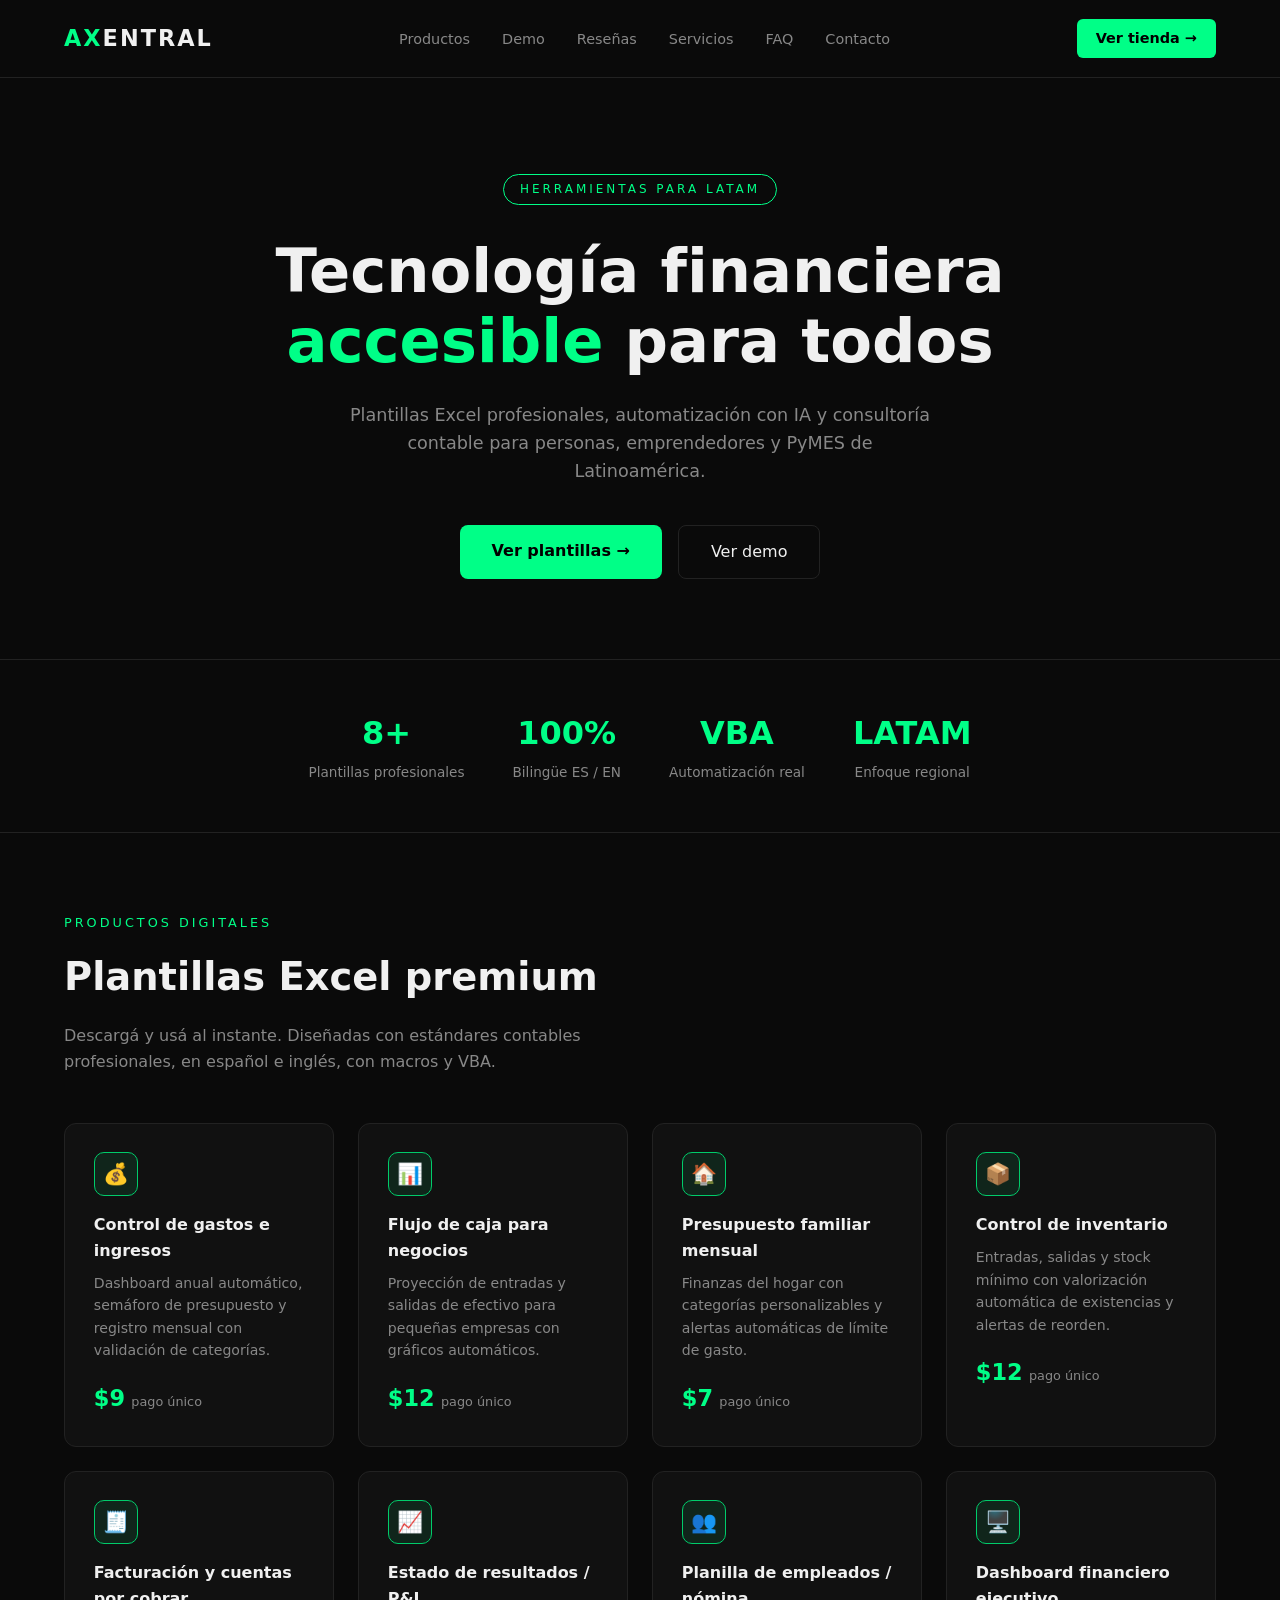
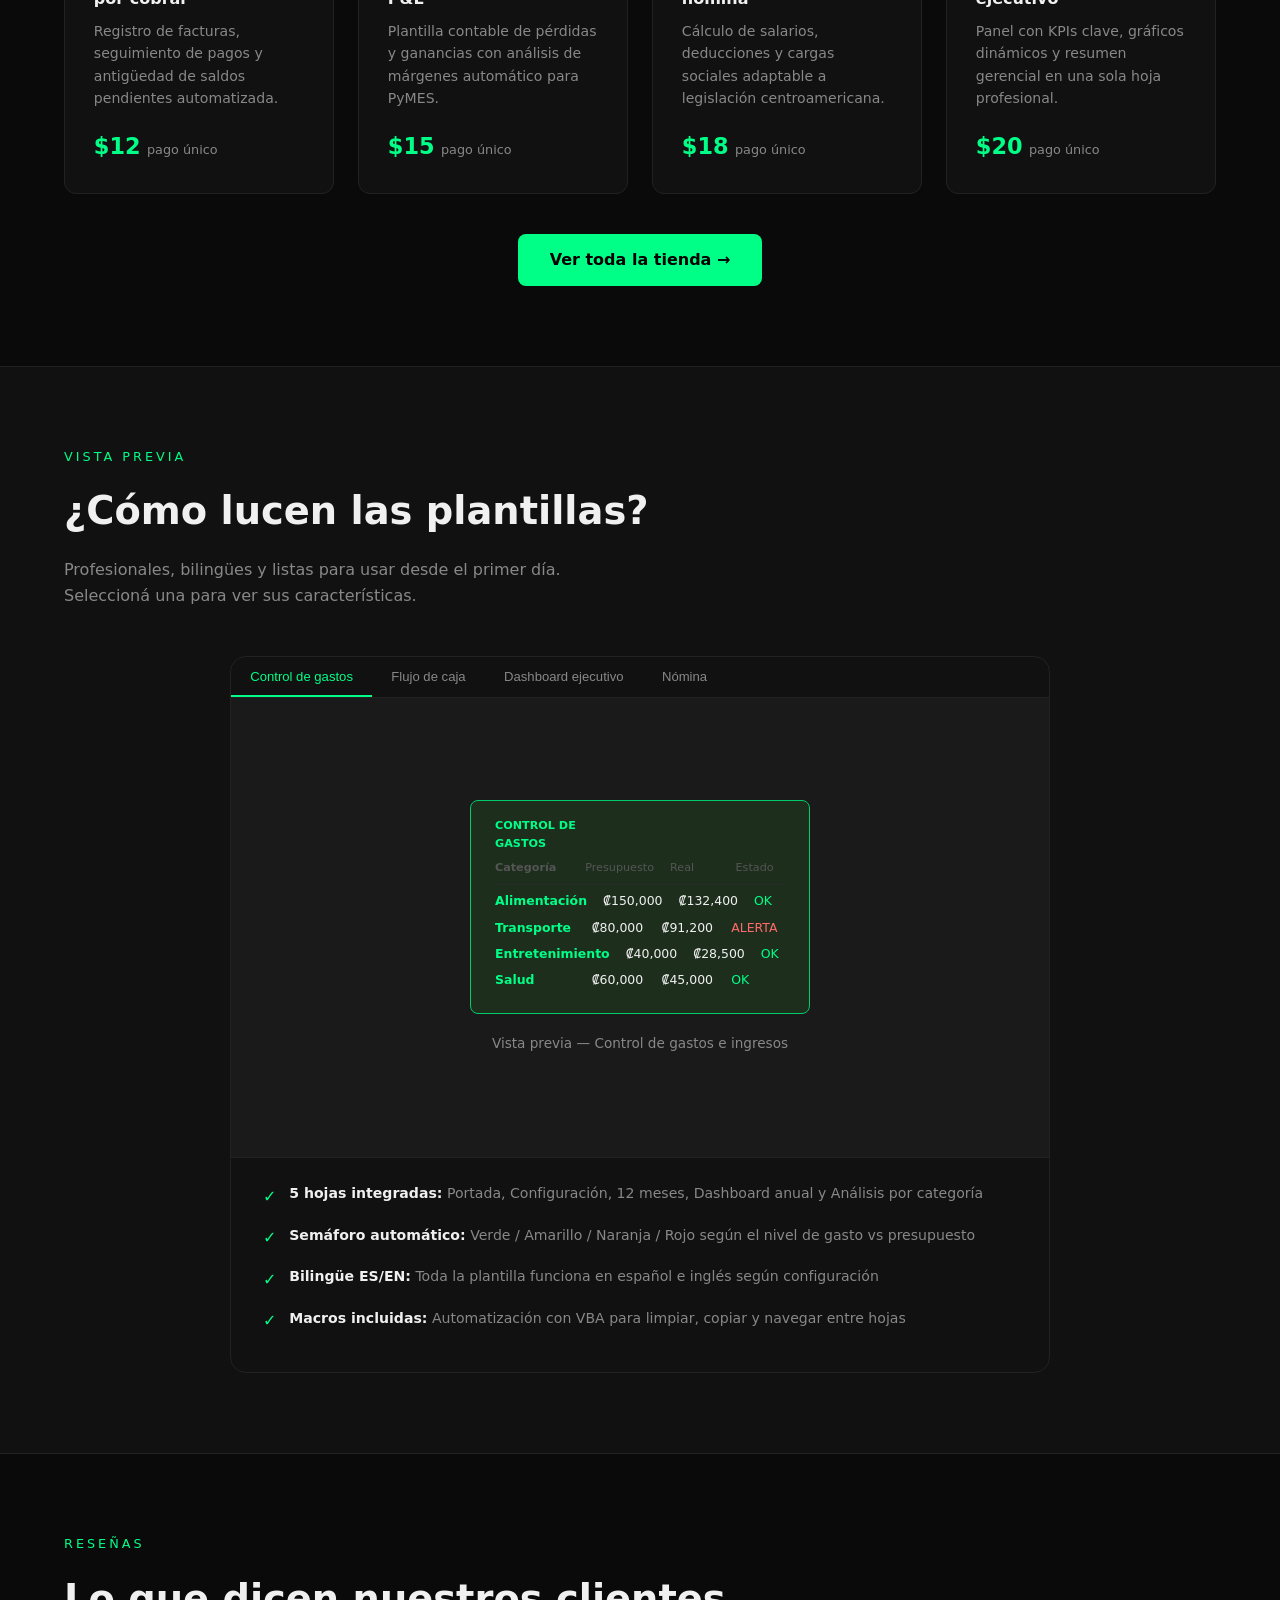
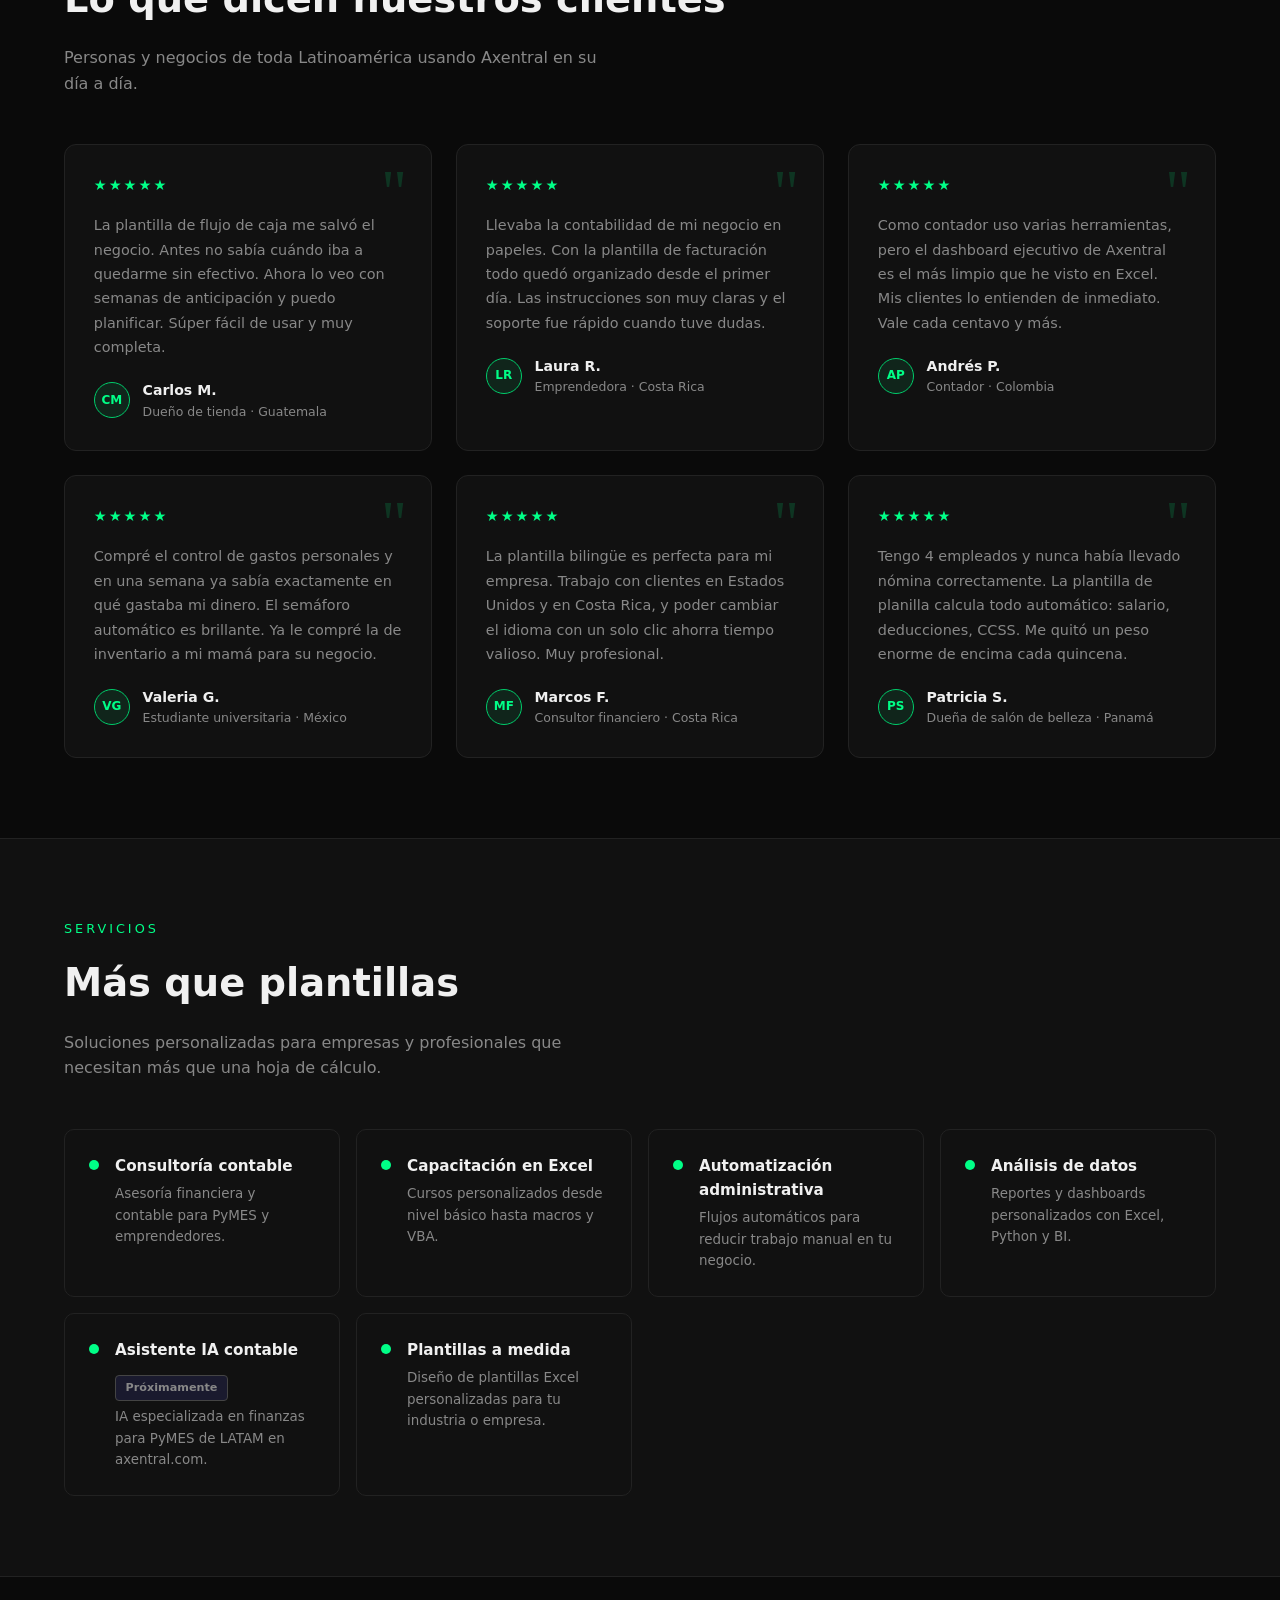
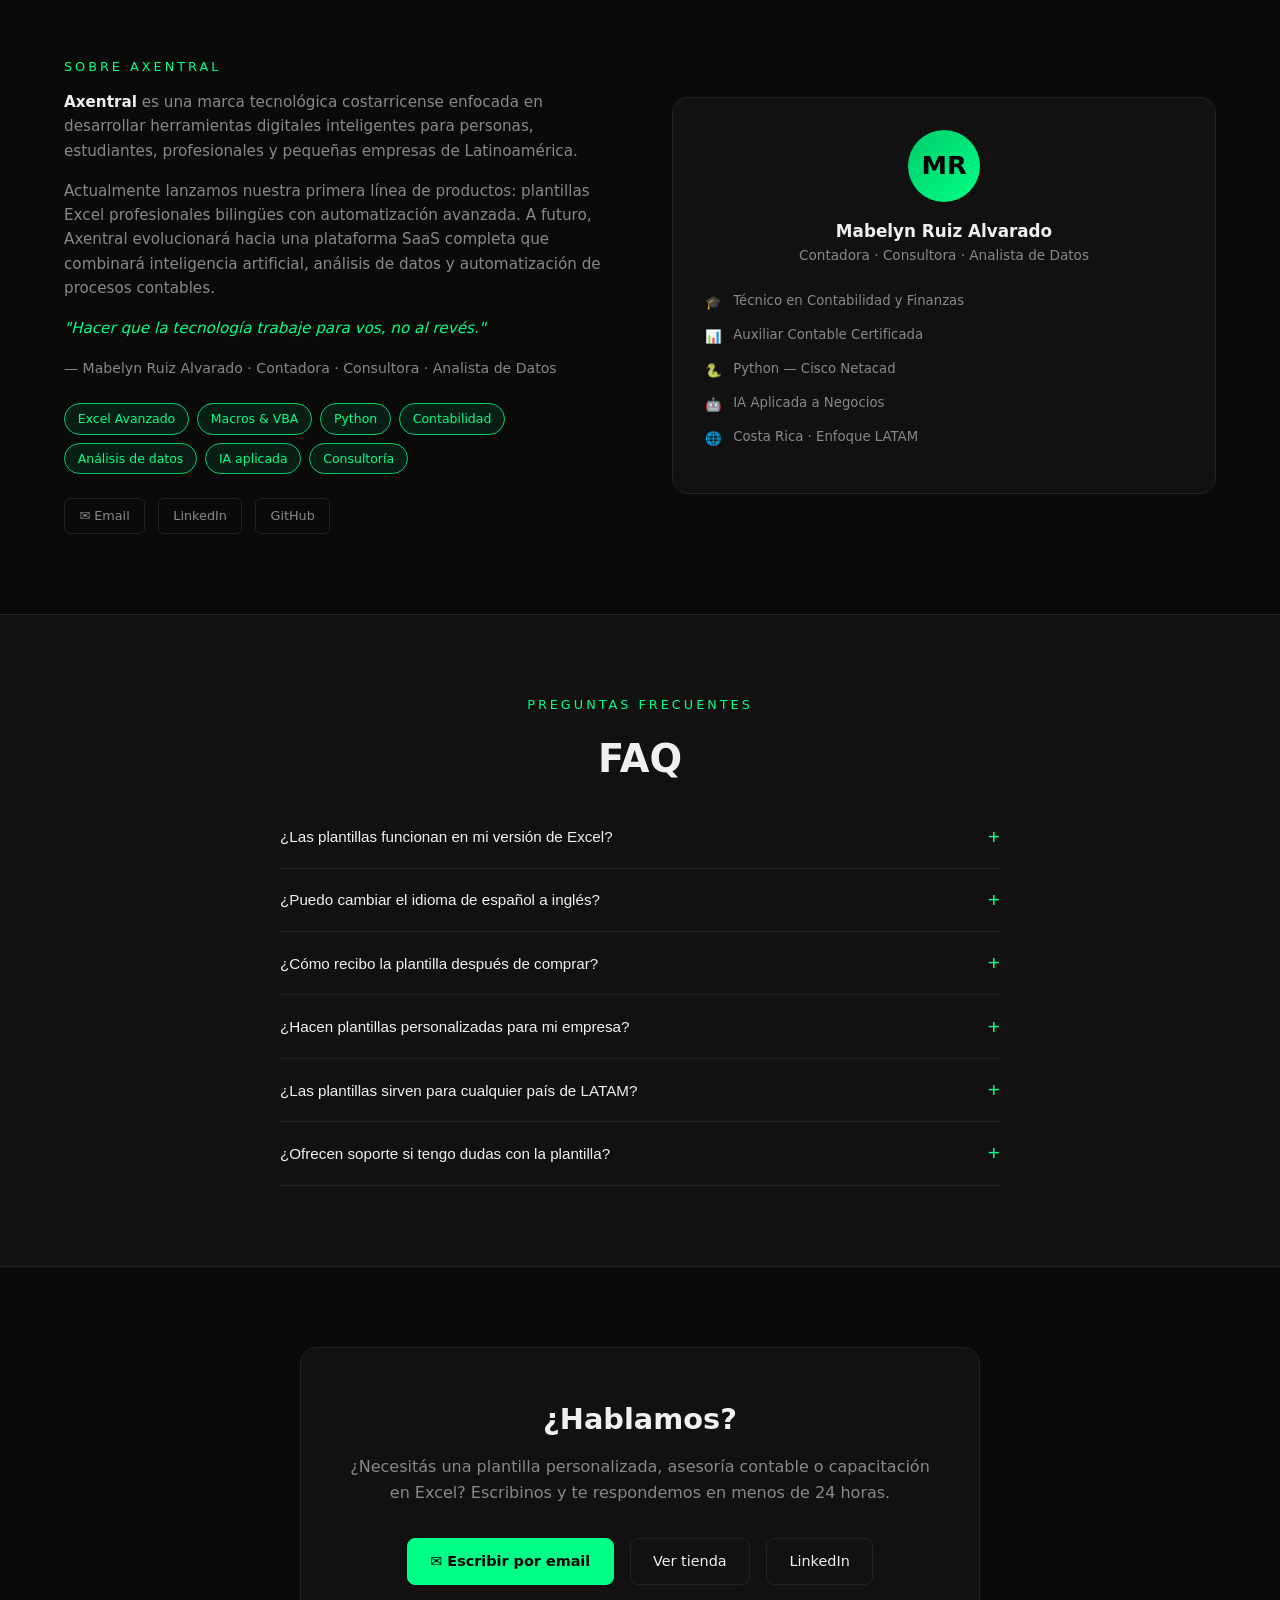
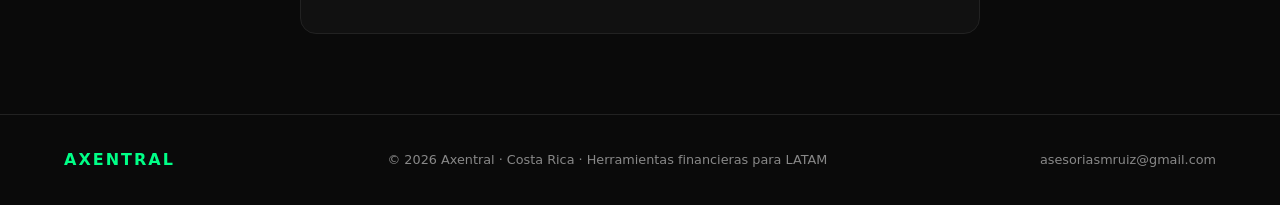
==== index.html @ a64b6e12 "Add files via upload Lanzamiento página principal Axentral" ====
<!DOCTYPE html>
<html lang="es">
<head>
<meta charset="UTF-8">
<meta name="viewport" content="width=device-width, initial-scale=1.0">
<title>Axentral — Herramientas financieras inteligentes para LATAM</title>
<style>
*{margin:0;padding:0;box-sizing:border-box}
:root{--neon:#00FF87;--neon-dim:#00CC6A;--neon-glow:#00FF8715;--bg:#0A0A0A;--bg2:#111111;--bg3:#1A1A1A;--text:#F0F0F0;--muted:#888;--border:#222}
body{background:var(--bg);color:var(--text);font-family:'Segoe UI',system-ui,sans-serif;line-height:1.6}
a{color:var(--neon);text-decoration:none}

nav{display:flex;justify-content:space-between;align-items:center;padding:1.2rem 5%;border-bottom:1px solid var(--border);position:sticky;top:0;background:var(--bg);z-index:100}
.logo{font-size:1.4rem;font-weight:700;letter-spacing:2px;color:var(--neon)}
.logo span{color:var(--text)}
.nav-links{display:flex;gap:2rem;list-style:none}
.nav-links a{color:var(--muted);font-size:.9rem;transition:color .2s}
.nav-links a:hover{color:var(--neon)}
.nav-cta{background:var(--neon);color:#000;padding:.5rem 1.2rem;border-radius:6px;font-size:.9rem;font-weight:600;transition:opacity .2s}
.nav-cta:hover{opacity:.85}

.hero{text-align:center;padding:6rem 5% 5rem;max-width:860px;margin:0 auto}
.badge{display:inline-block;border:1px solid var(--neon);color:var(--neon);font-size:.75rem;letter-spacing:3px;padding:.3rem 1rem;border-radius:20px;margin-bottom:2rem;text-transform:uppercase}
.hero h1{font-size:clamp(2.2rem,5vw,3.8rem);font-weight:700;line-height:1.15;margin-bottom:1.5rem}
.hero h1 .hl{color:var(--neon)}
.hero p{color:var(--muted);font-size:1.1rem;max-width:600px;margin:0 auto 2.5rem}
.hero-btns{display:flex;gap:1rem;justify-content:center;flex-wrap:wrap}
.btn-primary{background:var(--neon);color:#000;padding:.8rem 2rem;border-radius:8px;font-weight:700;font-size:1rem;transition:opacity .2s;display:inline-block}
.btn-primary:hover{opacity:.85;color:#000}
.btn-secondary{border:1px solid var(--border);color:var(--text);padding:.8rem 2rem;border-radius:8px;font-weight:500;font-size:1rem;transition:border-color .2s;display:inline-block}
.btn-secondary:hover{border-color:var(--neon)}

.stats{display:flex;justify-content:center;gap:3rem;padding:3rem 5%;border-top:1px solid var(--border);border-bottom:1px solid var(--border);flex-wrap:wrap}
.stat{text-align:center}
.stat-num{font-size:2rem;font-weight:700;color:var(--neon)}
.stat-label{color:var(--muted);font-size:.85rem;margin-top:.2rem}

section{padding:5rem 5%}
.section-tag{color:var(--neon);font-size:.8rem;letter-spacing:3px;text-transform:uppercase;margin-bottom:.8rem}
.section-title{font-size:clamp(1.6rem,3vw,2.4rem);font-weight:700;margin-bottom:1rem}
.section-sub{color:var(--muted);font-size:1rem;max-width:560px;margin-bottom:3rem}

.products-grid{display:grid;grid-template-columns:repeat(auto-fit,minmax(260px,1fr));gap:1.5rem}
.product-card{background:var(--bg2);border:1px solid var(--border);border-radius:12px;padding:1.8rem;transition:border-color .2s,transform .2s;position:relative;overflow:hidden}
.product-card:hover{border-color:var(--neon);transform:translateY(-3px)}
.product-card::before{content:'';position:absolute;top:0;left:0;right:0;height:2px;background:var(--neon);opacity:0;transition:opacity .2s}
.product-card:hover::before{opacity:1}
.product-icon{width:44px;height:44px;background:var(--neon-glow);border:1px solid var(--neon-dim);border-radius:10px;display:flex;align-items:center;justify-content:center;margin-bottom:1rem;font-size:1.3rem}
.product-name{font-weight:600;font-size:1rem;margin-bottom:.5rem}
.product-desc{color:var(--muted);font-size:.88rem;line-height:1.6;margin-bottom:1.2rem}
.product-price{display:flex;align-items:baseline;gap:.4rem}
.price-num{color:var(--neon);font-size:1.4rem;font-weight:700}
.price-label{color:var(--muted);font-size:.8rem}
.tag-soon{display:inline-block;background:#1a1a2e;border:1px solid #444;color:#888;font-size:.7rem;padding:.2rem .6rem;border-radius:4px;margin-top:.8rem}

.services-grid{display:grid;grid-template-columns:repeat(auto-fit,minmax(220px,1fr));gap:1rem}
.service-item{background:var(--bg2);border:1px solid var(--border);border-radius:10px;padding:1.5rem;display:flex;gap:1rem;align-items:flex-start}
.service-dot{width:10px;height:10px;background:var(--neon);border-radius:50%;margin-top:.4rem;flex-shrink:0}
.service-name{font-weight:600;font-size:.95rem;margin-bottom:.3rem}
.service-desc{color:var(--muted);font-size:.84rem}

/* DEMO VIDEO */
.demo-box{background:var(--bg2);border:1px solid var(--border);border-radius:16px;overflow:hidden;max-width:820px;margin:0 auto}
.demo-screen{background:var(--bg3);aspect-ratio:16/9;display:flex;flex-direction:column;align-items:center;justify-content:center;gap:1.2rem;position:relative;border-bottom:1px solid var(--border)}
.demo-tabs{display:flex;gap:0;border-bottom:1px solid var(--border);overflow-x:auto}
.demo-tab{padding:.7rem 1.2rem;font-size:.82rem;color:var(--muted);cursor:pointer;border-bottom:2px solid transparent;white-space:nowrap;transition:color .2s,border-color .2s;background:none;border-top:none;border-left:none;border-right:none}
.demo-tab.active{color:var(--neon);border-bottom-color:var(--neon)}
.demo-content{padding:1.5rem 2rem}
.demo-feature{display:flex;align-items:flex-start;gap:.8rem;margin-bottom:.9rem}
.demo-check{color:var(--neon);font-size:1rem;margin-top:.1rem;flex-shrink:0}
.demo-text{font-size:.88rem;color:var(--muted)}
.demo-text strong{color:var(--text)}
.play-btn{width:64px;height:64px;background:var(--neon);border-radius:50%;display:flex;align-items:center;justify-content:center;cursor:pointer;transition:opacity .2s}
.play-btn:hover{opacity:.85}
.play-icon{width:0;height:0;border-style:solid;border-width:12px 0 12px 22px;border-color:transparent transparent transparent #000;margin-left:4px}
.demo-label{color:var(--muted);font-size:.85rem}
.excel-mini{background:#1d2e1d;border:1px solid var(--neon-dim);border-radius:8px;padding:1rem 1.5rem;width:340px;max-width:90%}
.excel-row{display:flex;gap:1rem;font-size:.78rem;margin-bottom:.4rem}
.excel-cell-head{color:var(--neon);font-weight:600;width:120px}
.excel-cell{color:var(--text);width:80px}
.excel-cell.green{color:#00FF87}
.excel-cell.red{color:#FF6B6B}

/* TESTIMONIOS */
.testimonios-grid{display:grid;grid-template-columns:repeat(auto-fit,minmax(280px,1fr));gap:1.5rem}
.testimonio-card{background:var(--bg2);border:1px solid var(--border);border-radius:12px;padding:1.8rem;position:relative}
.testimonio-card::before{content:'"';position:absolute;top:1rem;right:1.5rem;font-size:4rem;color:var(--neon);opacity:.15;font-family:Georgia,serif;line-height:1}
.stars{color:var(--neon);font-size:.9rem;margin-bottom:1rem;letter-spacing:2px}
.testimonio-text{color:var(--muted);font-size:.9rem;line-height:1.7;margin-bottom:1.2rem}
.testimonio-author{display:flex;align-items:center;gap:.8rem}
.author-avatar{width:36px;height:36px;background:var(--neon-glow);border:1px solid var(--neon-dim);border-radius:50%;display:flex;align-items:center;justify-content:center;font-size:.75rem;font-weight:600;color:var(--neon);flex-shrink:0}
.author-name{font-weight:600;font-size:.88rem}
.author-role{color:var(--muted);font-size:.78rem}

/* FAQ */
.faq-list{max-width:720px;margin:0 auto}
.faq-item{border-bottom:1px solid var(--border)}
.faq-q{width:100%;text-align:left;background:none;border:none;color:var(--text);font-size:.95rem;font-weight:500;padding:1.2rem 0;cursor:pointer;display:flex;justify-content:space-between;align-items:center;gap:1rem}
.faq-q:hover{color:var(--neon)}
.faq-icon{color:var(--neon);font-size:1.3rem;flex-shrink:0;transition:transform .3s}
.faq-icon.open{transform:rotate(45deg)}
.faq-a{color:var(--muted);font-size:.9rem;line-height:1.7;max-height:0;overflow:hidden;transition:max-height .3s ease,padding .3s}
.faq-a.open{max-height:200px;padding-bottom:1.2rem}

/* SOBRE */
.about-inner{display:grid;grid-template-columns:1fr 1fr;gap:4rem;align-items:center}
.about-text p{color:var(--muted);font-size:.95rem;margin-bottom:1rem}
.skills{display:flex;flex-wrap:wrap;gap:.5rem;margin-top:1.5rem}
.skill{background:var(--neon-glow);border:1px solid var(--neon-dim);color:var(--neon);font-size:.78rem;padding:.3rem .8rem;border-radius:20px}
.social-links{display:flex;gap:.8rem;flex-wrap:wrap;margin-top:1.5rem}
.social-link{border:1px solid var(--border);color:var(--muted);padding:.4rem .9rem;border-radius:6px;font-size:.8rem;transition:border-color .2s,color .2s}
.social-link:hover{border-color:var(--neon);color:var(--neon)}
.about-card{background:var(--bg2);border:1px solid var(--border);border-radius:16px;padding:2rem;text-align:center}
.avatar{width:72px;height:72px;background:linear-gradient(135deg,var(--neon-dim),var(--neon));border-radius:50%;display:flex;align-items:center;justify-content:center;font-size:1.6rem;font-weight:700;color:#000;margin:0 auto 1rem}
.about-name{font-weight:600;font-size:1.05rem}
.about-role{color:var(--muted);font-size:.85rem;margin-bottom:1.5rem}
.cert-list{text-align:left}
.cert-item{display:flex;gap:.7rem;align-items:flex-start;margin-bottom:.7rem;font-size:.83rem}
.cert-icon{color:var(--neon);flex-shrink:0;margin-top:.1rem}
.cert-text{color:var(--muted)}

/* CONTACTO */
.contact-box{background:var(--bg2);border:1px solid var(--border);border-radius:16px;padding:3rem;max-width:680px;margin:0 auto;text-align:center}
.contact-box h2{font-size:1.8rem;margin-bottom:.8rem}
.contact-box p{color:var(--muted);margin-bottom:2rem}
.contact-links{display:flex;gap:1rem;justify-content:center;flex-wrap:wrap}
.contact-btn{border:1px solid var(--border);color:var(--text);padding:.7rem 1.4rem;border-radius:8px;font-size:.9rem;transition:border-color .2s,color .2s;display:flex;align-items:center;gap:.5rem}
.contact-btn:hover{border-color:var(--neon);color:var(--neon)}
.contact-btn.primary{background:var(--neon);color:#000;border-color:var(--neon);font-weight:600}
.contact-btn.primary:hover{opacity:.85;color:#000}

footer{border-top:1px solid var(--border);padding:2rem 5%;display:flex;justify-content:space-between;align-items:center;flex-wrap:wrap;gap:1rem}
.footer-logo{font-size:1rem;font-weight:700;letter-spacing:2px;color:var(--neon)}
.footer-text{color:var(--muted);font-size:.8rem}

@media(max-width:700px){
  .about-inner{grid-template-columns:1fr}
  .stats{gap:1.5rem}
  footer{flex-direction:column;text-align:center}
  .nav-links{display:none}
  .excel-mini{width:100%}
}
</style>
</head>
<body>

<nav>
  <div class="logo">AX<span>ENTRAL</span></div>
  <ul class="nav-links">
    <li><a href="#productos">Productos</a></li>
    <li><a href="#demo">Demo</a></li>
    <li><a href="#testimonios">Reseñas</a></li>
    <li><a href="#servicios">Servicios</a></li>
    <li><a href="#faq">FAQ</a></li>
    <li><a href="#contacto">Contacto</a></li>
  </ul>
  <a href="https://axentral.gumroad.com" class="nav-cta" target="_blank">Ver tienda →</a>
</nav>

<div class="hero">
  <div class="badge">Herramientas para LATAM</div>
  <h1>Tecnología financiera <span class="hl">accesible</span> para todos</h1>
  <p>Plantillas Excel profesionales, automatización con IA y consultoría contable para personas, emprendedores y PyMES de Latinoamérica.</p>
  <div class="hero-btns">
    <a href="https://axentral.gumroad.com" class="btn-primary" target="_blank">Ver plantillas →</a>
    <a href="#demo" class="btn-secondary">Ver demo</a>
  </div>
</div>

<div class="stats">
  <div class="stat"><div class="stat-num">8+</div><div class="stat-label">Plantillas profesionales</div></div>
  <div class="stat"><div class="stat-num">100%</div><div class="stat-label">Bilingüe ES / EN</div></div>
  <div class="stat"><div class="stat-num">VBA</div><div class="stat-label">Automatización real</div></div>
  <div class="stat"><div class="stat-num">LATAM</div><div class="stat-label">Enfoque regional</div></div>
</div>

<!-- PRODUCTOS -->
<section id="productos">
  <div class="section-tag">Productos digitales</div>
  <div class="section-title">Plantillas Excel premium</div>
  <p class="section-sub">Descargá y usá al instante. Diseñadas con estándares contables profesionales, en español e inglés, con macros y VBA.</p>
  <div class="products-grid">
    <div class="product-card">
      <div class="product-icon">💰</div>
      <div class="product-name">Control de gastos e ingresos</div>
      <div class="product-desc">Dashboard anual automático, semáforo de presupuesto y registro mensual con validación de categorías.</div>
      <div class="product-price"><span class="price-num">$9</span><span class="price-label">pago único</span></div>
    </div>
    <div class="product-card">
      <div class="product-icon">📊</div>
      <div class="product-name">Flujo de caja para negocios</div>
      <div class="product-desc">Proyección de entradas y salidas de efectivo para pequeñas empresas con gráficos automáticos.</div>
      <div class="product-price"><span class="price-num">$12</span><span class="price-label">pago único</span></div>
    </div>
    <div class="product-card">
      <div class="product-icon">🏠</div>
      <div class="product-name">Presupuesto familiar mensual</div>
      <div class="product-desc">Finanzas del hogar con categorías personalizables y alertas automáticas de límite de gasto.</div>
      <div class="product-price"><span class="price-num">$7</span><span class="price-label">pago único</span></div>
    </div>
    <div class="product-card">
      <div class="product-icon">📦</div>
      <div class="product-name">Control de inventario</div>
      <div class="product-desc">Entradas, salidas y stock mínimo con valorización automática de existencias y alertas de reorden.</div>
      <div class="product-price"><span class="price-num">$12</span><span class="price-label">pago único</span></div>
    </div>
    <div class="product-card">
      <div class="product-icon">🧾</div>
      <div class="product-name">Facturación y cuentas por cobrar</div>
      <div class="product-desc">Registro de facturas, seguimiento de pagos y antigüedad de saldos pendientes automatizada.</div>
      <div class="product-price"><span class="price-num">$12</span><span class="price-label">pago único</span></div>
    </div>
    <div class="product-card">
      <div class="product-icon">📈</div>
      <div class="product-name">Estado de resultados / P&L</div>
      <div class="product-desc">Plantilla contable de pérdidas y ganancias con análisis de márgenes automático para PyMES.</div>
      <div class="product-price"><span class="price-num">$15</span><span class="price-label">pago único</span></div>
    </div>
    <div class="product-card">
      <div class="product-icon">👥</div>
      <div class="product-name">Planilla de empleados / nómina</div>
      <div class="product-desc">Cálculo de salarios, deducciones y cargas sociales adaptable a legislación centroamericana.</div>
      <div class="product-price"><span class="price-num">$18</span><span class="price-label">pago único</span></div>
    </div>
    <div class="product-card">
      <div class="product-icon">🖥️</div>
      <div class="product-name">Dashboard financiero ejecutivo</div>
      <div class="product-desc">Panel con KPIs clave, gráficos dinámicos y resumen gerencial en una sola hoja profesional.</div>
      <div class="product-price"><span class="price-num">$20</span><span class="price-label">pago único</span></div>
    </div>
  </div>
  <div style="text-align:center;margin-top:2.5rem">
    <a href="https://axentral.gumroad.com" class="btn-primary" target="_blank">Ver toda la tienda →</a>
  </div>
</section>

<!-- DEMO -->
<section id="demo" style="background:var(--bg2);border-top:1px solid var(--border);border-bottom:1px solid var(--border)">
  <div class="section-tag">Vista previa</div>
  <div class="section-title">¿Cómo lucen las plantillas?</div>
  <p class="section-sub">Profesionales, bilingües y listas para usar desde el primer día. Seleccioná una para ver sus características.</p>
  <div class="demo-box">
    <div class="demo-tabs" id="demoTabs">
      <button class="demo-tab active" onclick="showDemo(0)">Control de gastos</button>
      <button class="demo-tab" onclick="showDemo(1)">Flujo de caja</button>
      <button class="demo-tab" onclick="showDemo(2)">Dashboard ejecutivo</button>
      <button class="demo-tab" onclick="showDemo(3)">Nómina</button>
    </div>
    <div class="demo-screen" id="demoScreen">
      <div class="excel-mini" id="excelPreview">
        <div class="excel-row"><span class="excel-cell-head" style="color:var(--neon);font-size:.7rem">CONTROL DE GASTOS</span></div>
        <div class="excel-row" style="border-bottom:1px solid #2a2a2a;padding-bottom:.4rem;margin-bottom:.4rem">
          <span class="excel-cell-head" style="color:#555;font-size:.7rem">Categoría</span>
          <span class="excel-cell" style="color:#555;font-size:.7rem">Presupuesto</span>
          <span class="excel-cell" style="color:#555;font-size:.7rem">Real</span>
          <span class="excel-cell" style="color:#555;font-size:.7rem">Estado</span>
        </div>
        <div class="excel-row"><span class="excel-cell-head">Alimentación</span><span class="excel-cell">₡150,000</span><span class="excel-cell">₡132,400</span><span class="excel-cell green">OK</span></div>
        <div class="excel-row"><span class="excel-cell-head">Transporte</span><span class="excel-cell">₡80,000</span><span class="excel-cell">₡91,200</span><span class="excel-cell red">ALERTA</span></div>
        <div class="excel-row"><span class="excel-cell-head">Entretenimiento</span><span class="excel-cell">₡40,000</span><span class="excel-cell">₡28,500</span><span class="excel-cell green">OK</span></div>
        <div class="excel-row"><span class="excel-cell-head">Salud</span><span class="excel-cell">₡60,000</span><span class="excel-cell">₡45,000</span><span class="excel-cell green">OK</span></div>
      </div>
      <div class="demo-label">Vista previa — Control de gastos e ingresos</div>
    </div>
    <div class="demo-content" id="demoContent">
      <div class="demo-feature"><span class="demo-check">✓</span><div class="demo-text"><strong>5 hojas integradas:</strong> Portada, Configuración, 12 meses, Dashboard anual y Análisis por categoría</div></div>
      <div class="demo-feature"><span class="demo-check">✓</span><div class="demo-text"><strong>Semáforo automático:</strong> Verde / Amarillo / Naranja / Rojo según el nivel de gasto vs presupuesto</div></div>
      <div class="demo-feature"><span class="demo-check">✓</span><div class="demo-text"><strong>Bilingüe ES/EN:</strong> Toda la plantilla funciona en español e inglés según configuración</div></div>
      <div class="demo-feature"><span class="demo-check">✓</span><div class="demo-text"><strong>Macros incluidas:</strong> Automatización con VBA para limpiar, copiar y navegar entre hojas</div></div>
    </div>
  </div>
</section>

<!-- TESTIMONIOS -->
<section id="testimonios">
  <div class="section-tag">Reseñas</div>
  <div class="section-title">Lo que dicen nuestros clientes</div>
  <p class="section-sub">Personas y negocios de toda Latinoamérica usando Axentral en su día a día.</p>
  <div class="testimonios-grid">
    <div class="testimonio-card">
      <div class="stars">★★★★★</div>
      <p class="testimonio-text">La plantilla de flujo de caja me salvó el negocio. Antes no sabía cuándo iba a quedarme sin efectivo. Ahora lo veo con semanas de anticipación y puedo planificar. Súper fácil de usar y muy completa.</p>
      <div class="testimonio-author">
        <div class="author-avatar">CM</div>
        <div><div class="author-name">Carlos M.</div><div class="author-role">Dueño de tienda · Guatemala</div></div>
      </div>
    </div>
    <div class="testimonio-card">
      <div class="stars">★★★★★</div>
      <p class="testimonio-text">Llevaba la contabilidad de mi negocio en papeles. Con la plantilla de facturación todo quedó organizado desde el primer día. Las instrucciones son muy claras y el soporte fue rápido cuando tuve dudas.</p>
      <div class="testimonio-author">
        <div class="author-avatar">LR</div>
        <div><div class="author-name">Laura R.</div><div class="author-role">Emprendedora · Costa Rica</div></div>
      </div>
    </div>
    <div class="testimonio-card">
      <div class="stars">★★★★★</div>
      <p class="testimonio-text">Como contador uso varias herramientas, pero el dashboard ejecutivo de Axentral es el más limpio que he visto en Excel. Mis clientes lo entienden de inmediato. Vale cada centavo y más.</p>
      <div class="testimonio-author">
        <div class="author-avatar">AP</div>
        <div><div class="author-name">Andrés P.</div><div class="author-role">Contador · Colombia</div></div>
      </div>
    </div>
    <div class="testimonio-card">
      <div class="stars">★★★★★</div>
      <p class="testimonio-text">Compré el control de gastos personales y en una semana ya sabía exactamente en qué gastaba mi dinero. El semáforo automático es brillante. Ya le compré la de inventario a mi mamá para su negocio.</p>
      <div class="testimonio-author">
        <div class="author-avatar">VG</div>
        <div><div class="author-name">Valeria G.</div><div class="author-role">Estudiante universitaria · México</div></div>
      </div>
    </div>
    <div class="testimonio-card">
      <div class="stars">★★★★★</div>
      <p class="testimonio-text">La plantilla bilingüe es perfecta para mi empresa. Trabajo con clientes en Estados Unidos y en Costa Rica, y poder cambiar el idioma con un solo clic ahorra tiempo valioso. Muy profesional.</p>
      <div class="testimonio-author">
        <div class="author-avatar">MF</div>
        <div><div class="author-name">Marcos F.</div><div class="author-role">Consultor financiero · Costa Rica</div></div>
      </div>
    </div>
    <div class="testimonio-card">
      <div class="stars">★★★★★</div>
      <p class="testimonio-text">Tengo 4 empleados y nunca había llevado nómina correctamente. La plantilla de planilla calcula todo automático: salario, deducciones, CCSS. Me quitó un peso enorme de encima cada quincena.</p>
      <div class="testimonio-author">
        <div class="author-avatar">PS</div>
        <div><div class="author-name">Patricia S.</div><div class="author-role">Dueña de salón de belleza · Panamá</div></div>
      </div>
    </div>
  </div>
</section>

<!-- SERVICIOS -->
<section id="servicios" style="background:var(--bg2);border-top:1px solid var(--border);border-bottom:1px solid var(--border)">
  <div class="section-tag">Servicios</div>
  <div class="section-title">Más que plantillas</div>
  <p class="section-sub">Soluciones personalizadas para empresas y profesionales que necesitan más que una hoja de cálculo.</p>
  <div class="services-grid">
    <div class="service-item"><div class="service-dot"></div><div><div class="service-name">Consultoría contable</div><div class="service-desc">Asesoría financiera y contable para PyMES y emprendedores.</div></div></div>
    <div class="service-item"><div class="service-dot"></div><div><div class="service-name">Capacitación en Excel</div><div class="service-desc">Cursos personalizados desde nivel básico hasta macros y VBA.</div></div></div>
    <div class="service-item"><div class="service-dot"></div><div><div class="service-name">Automatización administrativa</div><div class="service-desc">Flujos automáticos para reducir trabajo manual en tu negocio.</div></div></div>
    <div class="service-item"><div class="service-dot"></div><div><div class="service-name">Análisis de datos</div><div class="service-desc">Reportes y dashboards personalizados con Excel, Python y BI.</div></div></div>
    <div class="service-item"><div class="service-dot"></div><div><div class="service-name">Asistente IA contable <span class="tag-soon">Próximamente</span></div><div class="service-desc">IA especializada en finanzas para PyMES de LATAM en axentral.com.</div></div></div>
    <div class="service-item"><div class="service-dot"></div><div><div class="service-name">Plantillas a medida</div><div class="service-desc">Diseño de plantillas Excel personalizadas para tu industria o empresa.</div></div></div>
  </div>
</section>

<!-- SOBRE -->
<section id="sobre">
  <div class="about-inner">
    <div class="about-text">
      <div class="section-tag">Sobre Axentral</div>
      <p><strong style="color:var(--text)">Axentral</strong> es una marca tecnológica costarricense enfocada en desarrollar herramientas digitales inteligentes para personas, estudiantes, profesionales y pequeñas empresas de Latinoamérica.</p>
      <p>Actualmente lanzamos nuestra primera línea de productos: plantillas Excel profesionales bilingües con automatización avanzada. A futuro, Axentral evolucionará hacia una plataforma SaaS completa que combinará inteligencia artificial, análisis de datos y automatización de procesos contables.</p>
      <p style="color:var(--neon);font-style:italic">"Hacer que la tecnología trabaje para vos, no al revés."</p>
      <p style="color:var(--muted);font-size:.88rem;margin-top:.3rem">— Mabelyn Ruiz Alvarado · Contadora · Consultora · Analista de Datos</p>
      <div class="skills">
        <span class="skill">Excel Avanzado</span><span class="skill">Macros & VBA</span><span class="skill">Python</span>
        <span class="skill">Contabilidad</span><span class="skill">Análisis de datos</span><span class="skill">IA aplicada</span><span class="skill">Consultoría</span>
      </div>
      <div class="social-links">
        <a href="mailto:asesoriasmruiz@gmail.com" class="social-link">✉ Email</a>
        <a href="https://linkedin.com/in/mabelyn-ruiz-329bb279/" class="social-link" target="_blank">LinkedIn</a>
        <a href="https://github.com/mabelynruiza" class="social-link" target="_blank">GitHub</a>
      </div>
    </div>
    <div class="about-card">
      <div class="avatar">MR</div>
      <div class="about-name">Mabelyn Ruiz Alvarado</div>
      <div class="about-role">Contadora · Consultora · Analista de Datos</div>
      <div class="cert-list">
        <div class="cert-item"><span class="cert-icon">🎓</span><span class="cert-text">Técnico en Contabilidad y Finanzas</span></div>
        <div class="cert-item"><span class="cert-icon">📊</span><span class="cert-text">Auxiliar Contable Certificada</span></div>
        <div class="cert-item"><span class="cert-icon">🐍</span><span class="cert-text">Python — Cisco Netacad</span></div>
        <div class="cert-item"><span class="cert-icon">🤖</span><span class="cert-text">IA Aplicada a Negocios</span></div>
        <div class="cert-item"><span class="cert-icon">🌐</span><span class="cert-text">Costa Rica · Enfoque LATAM</span></div>
      </div>
    </div>
  </div>
</section>

<!-- FAQ -->
<section id="faq" style="background:var(--bg2);border-top:1px solid var(--border);border-bottom:1px solid var(--border)">
  <div class="section-tag" style="text-align:center">Preguntas frecuentes</div>
  <div class="section-title" style="text-align:center">FAQ</div>
  <div class="faq-list">
    <div class="faq-item">
      <button class="faq-q" onclick="toggleFaq(this)">¿Las plantillas funcionan en mi versión de Excel?<span class="faq-icon">+</span></button>
      <div class="faq-a">Son compatibles con Excel 2016 o superior (Windows y Mac). También funcionan en Excel 2024 y Microsoft 365. Las macros y VBA requieren que tengas habilitadas las macros en tu configuración de Excel — te incluimos instrucciones paso a paso dentro de la plantilla.</div>
    </div>
    <div class="faq-item">
      <button class="faq-q" onclick="toggleFaq(this)">¿Puedo cambiar el idioma de español a inglés?<span class="faq-icon">+</span></button>
      <div class="faq-a">Sí. Todas las plantillas de Axentral son 100% bilingües. Desde la hoja de Configuración podés seleccionar el idioma preferido y todos los textos, etiquetas y menús se actualizan automáticamente. No necesitás modificar nada más.</div>
    </div>
    <div class="faq-item">
      <button class="faq-q" onclick="toggleFaq(this)">¿Cómo recibo la plantilla después de comprar?<span class="faq-icon">+</span></button>
      <div class="faq-a">Inmediatamente después de tu pago en Gumroad, recibirás un email con el enlace de descarga. El archivo estará disponible para siempre en tu cuenta de Gumroad. Si tenés algún problema, escribinos a asesoriasmruiz@gmail.com y te atendemos en menos de 24 horas.</div>
    </div>
    <div class="faq-item">
      <button class="faq-q" onclick="toggleFaq(this)">¿Hacen plantillas personalizadas para mi empresa?<span class="faq-icon">+</span></button>
      <div class="faq-a">Sí. Ofrecemos el servicio de plantillas a medida adaptadas a la industria, moneda, estructura y necesidades específicas de tu negocio. Escribinos al email con una descripción de lo que necesitás y te enviamos una cotización sin compromiso.</div>
    </div>
    <div class="faq-item">
      <button class="faq-q" onclick="toggleFaq(this)">¿Las plantillas sirven para cualquier país de LATAM?<span class="faq-icon">+</span></button>
      <div class="faq-a">Sí. Los campos de moneda, tasas de impuesto, categorías y formatos son completamente editables desde la hoja de Configuración. Están probadas para Costa Rica, México, Colombia, Guatemala, Panamá y otros países de la región.</div>
    </div>
    <div class="faq-item">
      <button class="faq-q" onclick="toggleFaq(this)">¿Ofrecen soporte si tengo dudas con la plantilla?<span class="faq-icon">+</span></button>
      <div class="faq-a">Sí. Cada plantilla incluye una hoja de instrucciones detalladas. Si aun así tenés dudas, podés escribirnos al email asesoriasmruiz@gmail.com. Respondemos en menos de 24 horas en días hábiles.</div>
    </div>
  </div>
</section>

<!-- CONTACTO -->
<section id="contacto">
  <div class="contact-box">
    <h2>¿Hablamos?</h2>
    <p>¿Necesitás una plantilla personalizada, asesoría contable o capacitación en Excel? Escribinos y te respondemos en menos de 24 horas.</p>
    <div class="contact-links">
      <a href="mailto:asesoriasmruiz@gmail.com" class="contact-btn primary">✉ Escribir por email</a>
      <a href="https://axentral.gumroad.com" class="contact-btn" target="_blank">Ver tienda</a>
      <a href="https://linkedin.com/in/mabelyn-ruiz-329bb279/" class="contact-btn" target="_blank">LinkedIn</a>
    </div>
  </div>
</section>

<footer>
  <div class="footer-logo">AXENTRAL</div>
  <div class="footer-text">© 2026 Axentral · Costa Rica · Herramientas financieras para LATAM</div>
  <div class="footer-text"><a href="mailto:asesoriasmruiz@gmail.com" style="color:var(--muted)">asesoriasmruiz@gmail.com</a></div>
</footer>

<script>
const demos=[
  {label:'Vista previa — Control de gastos e ingresos',rows:[['Alimentación','₡150,000','₡132,400','OK','green'],['Transporte','₡80,000','₡91,200','ALERTA','red'],['Entretenimiento','₡40,000','₡28,500','OK','green'],['Salud','₡60,000','₡45,000','OK','green']],title:'CONTROL DE GASTOS',features:['<strong>5 hojas integradas:</strong> Portada, Configuración, 12 meses, Dashboard anual y Análisis por categoría','<strong>Semáforo automático:</strong> Verde / Amarillo / Naranja / Rojo según nivel de gasto vs presupuesto','<strong>Bilingüe ES/EN:</strong> Toda la plantilla funciona en español e inglés según configuración','<strong>Macros incluidas:</strong> Automatización con VBA para limpiar, copiar y navegar entre hojas']},
  {label:'Vista previa — Flujo de caja para negocios',rows:[['Enero','₡850,000','₡920,000','+₡70,000','green'],['Febrero','₡900,000','₡780,000','-₡120,000','red'],['Marzo','₡950,000','₡1,020,000','+₡70,000','green'],['Abril','₡880,000','₡910,000','+₡30,000','green']],title:'FLUJO DE CAJA',features:['<strong>Proyección 12 meses:</strong> Ingresos, egresos y saldo neto mensual automático','<strong>Alertas de déficit:</strong> Detecta meses negativos antes de que ocurran','<strong>Gráficos dinámicos:</strong> Visualización de tendencias por trimestre','<strong>Adaptable:</strong> Configurable para cualquier tipo de negocio o moneda']},
  {label:'Vista previa — Dashboard ejecutivo',rows:[['Ingresos totales','$48,200','','','green'],['Egresos totales','$31,500','','',''],['Margen neto','35%','','','green'],['Crecimiento','+12%','','','green']],title:'DASHBOARD EJECUTIVO',features:['<strong>KPIs en tiempo real:</strong> Ingresos, egresos, margen neto y variación vs período anterior','<strong>Gráficos gerenciales:</strong> Barras, líneas y pastel actualizados automáticamente','<strong>Resumen en 1 hoja:</strong> Todo lo importante visible sin scroll','<strong>Listo para presentar:</strong> Diseño profesional apto para reuniones de junta']},
  {label:'Vista previa — Planilla de empleados',rows:[['Ana López','₡450,000','₡40,500','₡409,500','green'],['Luis Mora','₡380,000','₡34,200','₡345,800','green'],['María Díaz','₡520,000','₡46,800','₡473,200','green'],['Pedro Cruz','₡310,000','₡27,900','₡282,100','green']],title:'PLANILLA DE NÓMINA',features:['<strong>Cálculo automático:</strong> Salario bruto, deducciones CCSS, renta y salario neto','<strong>Adaptable por país:</strong> Configurable para Costa Rica, México, Colombia y más','<strong>Historial mensual:</strong> Registro acumulado de nómina por empleado','<strong>Comprobantes:</strong> Genera el detalle individual de cada colaborador']}
];

function showDemo(i){
  const d=demos[i];
  document.querySelectorAll('.demo-tab').forEach((t,j)=>t.classList.toggle('active',j===i));
  const h=d.rows.map(r=>`<div class="excel-row"><span class="excel-cell-head">${r[0]}</span><span class="excel-cell">${r[1]}</span>${r[2]?`<span class="excel-cell">${r[2]}</span>`:'<span class="excel-cell"></span>'}<span class="excel-cell ${r[4]||''}">${r[3]}</span></div>`).join('');
  document.getElementById('excelPreview').innerHTML=`<div class="excel-row"><span class="excel-cell-head" style="color:var(--neon);font-size:.7rem">${d.title}</span></div><div class="excel-row" style="border-bottom:1px solid #2a2a2a;padding-bottom:.4rem;margin-bottom:.4rem"><span class="excel-cell-head" style="color:#555;font-size:.7rem">Concepto</span><span class="excel-cell" style="color:#555;font-size:.7rem">Col 1</span><span class="excel-cell" style="color:#555;font-size:.7rem">Col 2</span><span class="excel-cell" style="color:#555;font-size:.7rem">Resultado</span></div>${h}`;
  document.querySelector('.demo-label').textContent=d.label;
  document.getElementById('demoContent').innerHTML=d.features.map(f=>`<div class="demo-feature"><span class="demo-check">✓</span><div class="demo-text">${f}</div></div>`).join('');
}

function toggleFaq(btn){
  const ans=btn.nextElementSibling;
  const icon=btn.querySelector('.faq-icon');
  const isOpen=ans.classList.contains('open');
  document.querySelectorAll('.faq-a').forEach(a=>a.classList.remove('open'));
  document.querySelectorAll('.faq-icon').forEach(i=>i.classList.remove('open'));
  if(!isOpen){ans.classList.add('open');icon.classList.add('open')}
}
</script>
</body>
</html>
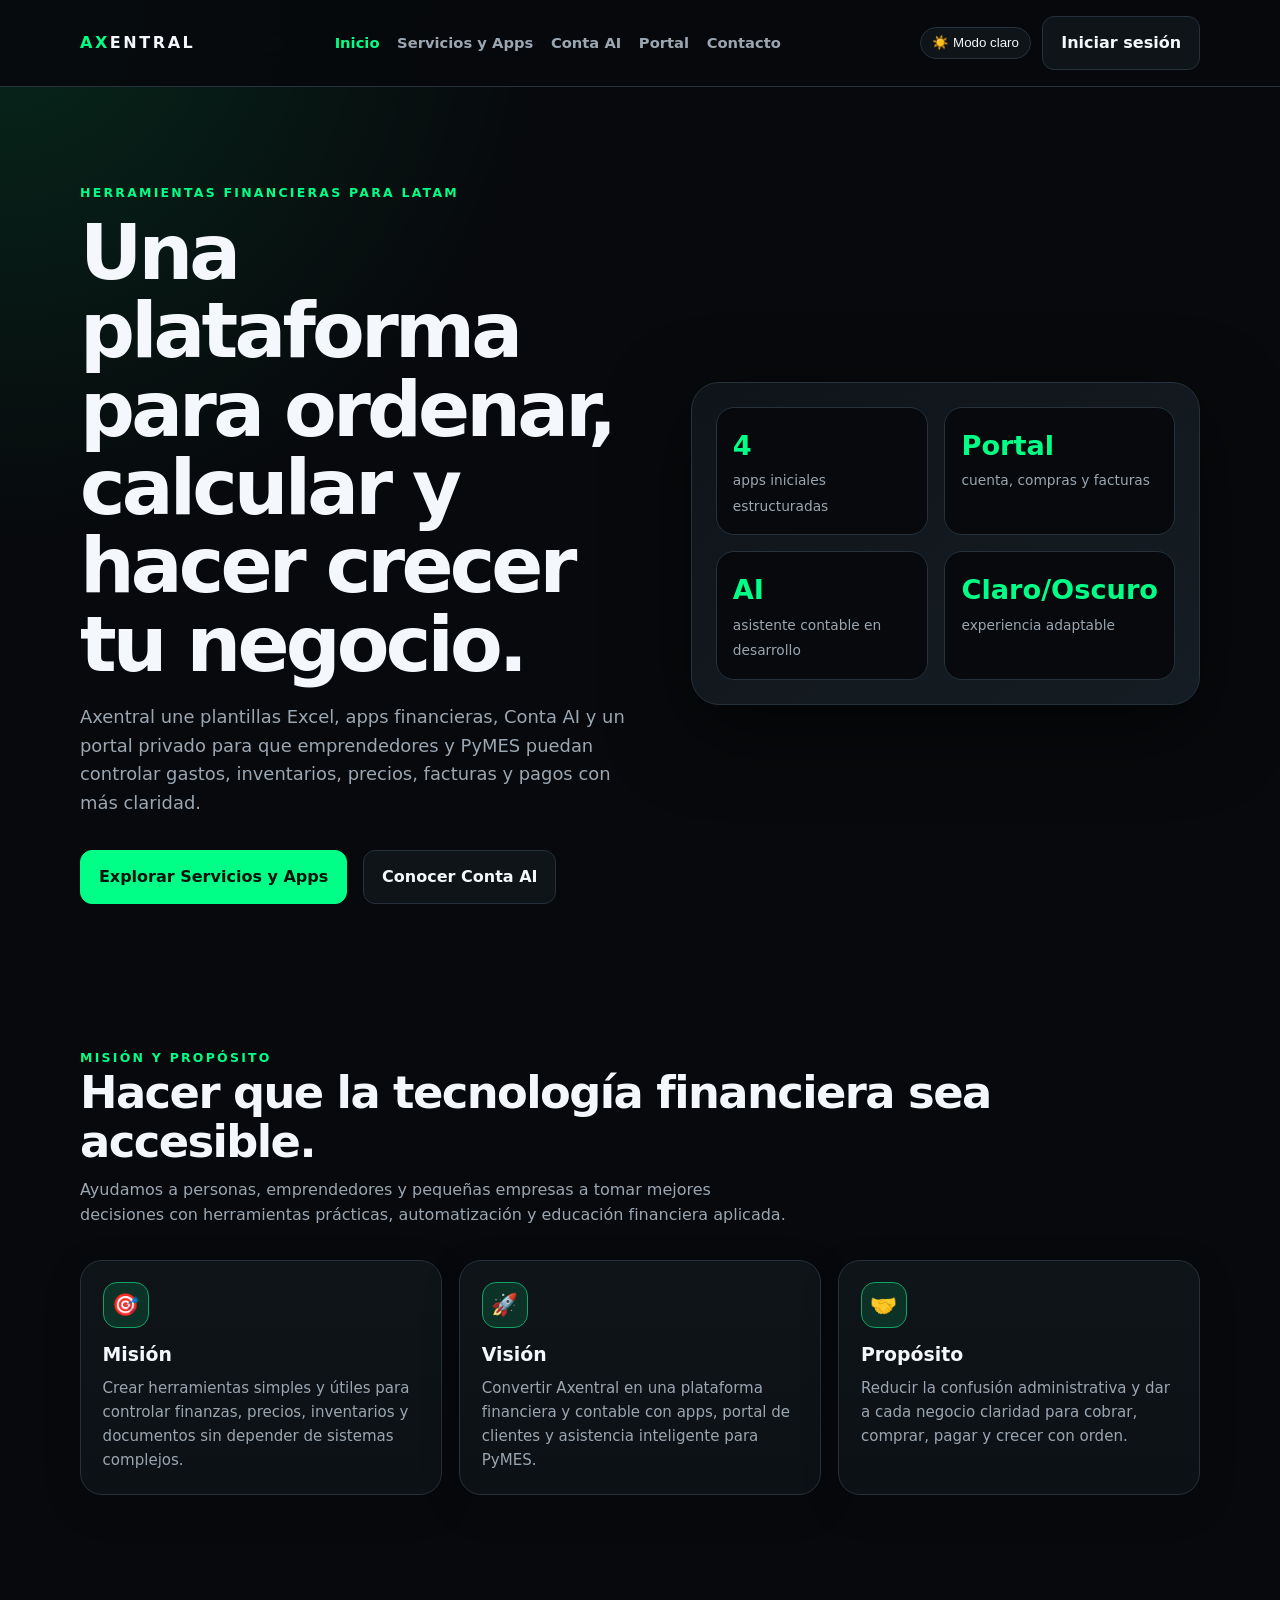
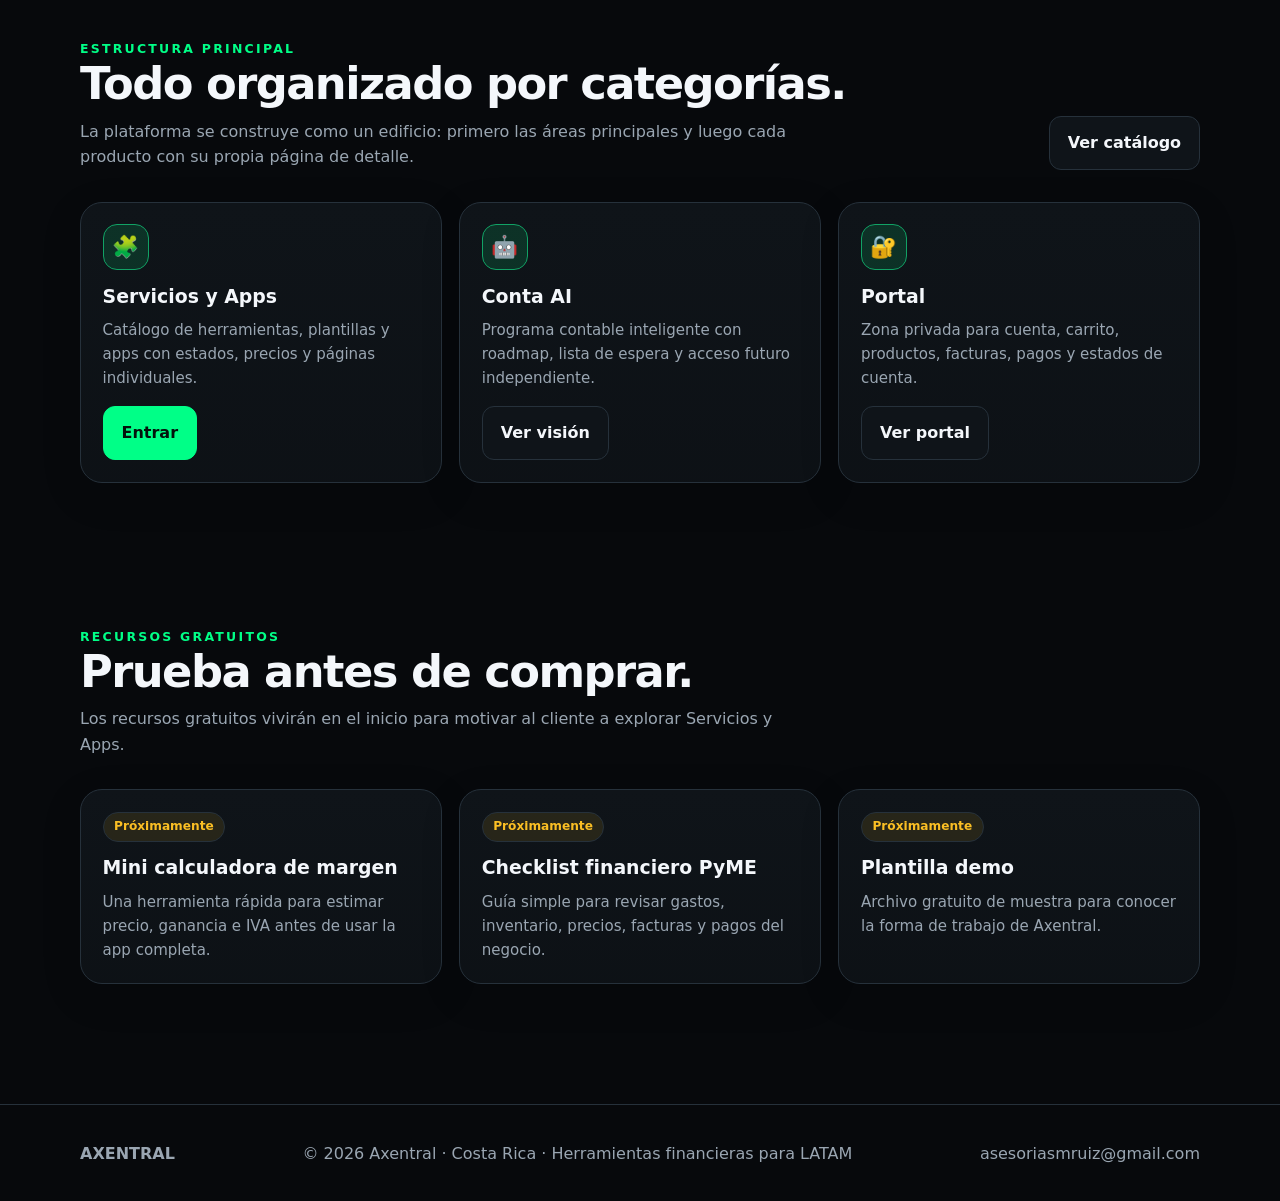
==== commit a76eeebb: "Build Axentral platform page structure" ====
--- a/index.html
+++ b/index.html
@@ -1,458 +1,21 @@
 <!DOCTYPE html>
 <html lang="es">
 <head>
-<meta charset="UTF-8">
-<meta name="viewport" content="width=device-width, initial-scale=1.0">
-<title>Axentral — Herramientas financieras inteligentes para LATAM</title>
-<style>
-*{margin:0;padding:0;box-sizing:border-box}
-:root{--neon:#00FF87;--neon-dim:#00CC6A;--neon-glow:#00FF8715;--bg:#0A0A0A;--bg2:#111111;--bg3:#1A1A1A;--text:#F0F0F0;--muted:#888;--border:#222}
-body{background:var(--bg);color:var(--text);font-family:'Segoe UI',system-ui,sans-serif;line-height:1.6}
-a{color:var(--neon);text-decoration:none}
-
-nav{display:flex;justify-content:space-between;align-items:center;padding:1.2rem 5%;border-bottom:1px solid var(--border);position:sticky;top:0;background:var(--bg);z-index:100}
-.logo{font-size:1.4rem;font-weight:700;letter-spacing:2px;color:var(--neon)}
-.logo span{color:var(--text)}
-.nav-links{display:flex;gap:2rem;list-style:none}
-.nav-links a{color:var(--muted);font-size:.9rem;transition:color .2s}
-.nav-links a:hover{color:var(--neon)}
-.nav-cta{background:var(--neon);color:#000;padding:.5rem 1.2rem;border-radius:6px;font-size:.9rem;font-weight:600;transition:opacity .2s}
-.nav-cta:hover{opacity:.85}
-
-.hero{text-align:center;padding:6rem 5% 5rem;max-width:860px;margin:0 auto}
-.badge{display:inline-block;border:1px solid var(--neon);color:var(--neon);font-size:.75rem;letter-spacing:3px;padding:.3rem 1rem;border-radius:20px;margin-bottom:2rem;text-transform:uppercase}
-.hero h1{font-size:clamp(2.2rem,5vw,3.8rem);font-weight:700;line-height:1.15;margin-bottom:1.5rem}
-.hero h1 .hl{color:var(--neon)}
-.hero p{color:var(--muted);font-size:1.1rem;max-width:600px;margin:0 auto 2.5rem}
-.hero-btns{display:flex;gap:1rem;justify-content:center;flex-wrap:wrap}
-.btn-primary{background:var(--neon);color:#000;padding:.8rem 2rem;border-radius:8px;font-weight:700;font-size:1rem;transition:opacity .2s;display:inline-block}
-.btn-primary:hover{opacity:.85;color:#000}
-.btn-secondary{border:1px solid var(--border);color:var(--text);padding:.8rem 2rem;border-radius:8px;font-weight:500;font-size:1rem;transition:border-color .2s;display:inline-block}
-.btn-secondary:hover{border-color:var(--neon)}
-
-.stats{display:flex;justify-content:center;gap:3rem;padding:3rem 5%;border-top:1px solid var(--border);border-bottom:1px solid var(--border);flex-wrap:wrap}
-.stat{text-align:center}
-.stat-num{font-size:2rem;font-weight:700;color:var(--neon)}
-.stat-label{color:var(--muted);font-size:.85rem;margin-top:.2rem}
-
-section{padding:5rem 5%}
-.section-tag{color:var(--neon);font-size:.8rem;letter-spacing:3px;text-transform:uppercase;margin-bottom:.8rem}
-.section-title{font-size:clamp(1.6rem,3vw,2.4rem);font-weight:700;margin-bottom:1rem}
-.section-sub{color:var(--muted);font-size:1rem;max-width:560px;margin-bottom:3rem}
-
-.products-grid{display:grid;grid-template-columns:repeat(auto-fit,minmax(260px,1fr));gap:1.5rem}
-.product-card{background:var(--bg2);border:1px solid var(--border);border-radius:12px;padding:1.8rem;transition:border-color .2s,transform .2s;position:relative;overflow:hidden}
-.product-card:hover{border-color:var(--neon);transform:translateY(-3px)}
-.product-card::before{content:'';position:absolute;top:0;left:0;right:0;height:2px;background:var(--neon);opacity:0;transition:opacity .2s}
-.product-card:hover::before{opacity:1}
-.product-icon{width:44px;height:44px;background:var(--neon-glow);border:1px solid var(--neon-dim);border-radius:10px;display:flex;align-items:center;justify-content:center;margin-bottom:1rem;font-size:1.3rem}
-.product-name{font-weight:600;font-size:1rem;margin-bottom:.5rem}
-.product-desc{color:var(--muted);font-size:.88rem;line-height:1.6;margin-bottom:1.2rem}
-.product-price{display:flex;align-items:baseline;gap:.4rem}
-.price-num{color:var(--neon);font-size:1.4rem;font-weight:700}
-.price-label{color:var(--muted);font-size:.8rem}
-.tag-soon{display:inline-block;background:#1a1a2e;border:1px solid #444;color:#888;font-size:.7rem;padding:.2rem .6rem;border-radius:4px;margin-top:.8rem}
-
-.services-grid{display:grid;grid-template-columns:repeat(auto-fit,minmax(220px,1fr));gap:1rem}
-.service-item{background:var(--bg2);border:1px solid var(--border);border-radius:10px;padding:1.5rem;display:flex;gap:1rem;align-items:flex-start}
-.service-dot{width:10px;height:10px;background:var(--neon);border-radius:50%;margin-top:.4rem;flex-shrink:0}
-.service-name{font-weight:600;font-size:.95rem;margin-bottom:.3rem}
-.service-desc{color:var(--muted);font-size:.84rem}
-
-/* DEMO VIDEO */
-.demo-box{background:var(--bg2);border:1px solid var(--border);border-radius:16px;overflow:hidden;max-width:820px;margin:0 auto}
-.demo-screen{background:var(--bg3);aspect-ratio:16/9;display:flex;flex-direction:column;align-items:center;justify-content:center;gap:1.2rem;position:relative;border-bottom:1px solid var(--border)}
-.demo-tabs{display:flex;gap:0;border-bottom:1px solid var(--border);overflow-x:auto}
-.demo-tab{padding:.7rem 1.2rem;font-size:.82rem;color:var(--muted);cursor:pointer;border-bottom:2px solid transparent;white-space:nowrap;transition:color .2s,border-color .2s;background:none;border-top:none;border-left:none;border-right:none}
-.demo-tab.active{color:var(--neon);border-bottom-color:var(--neon)}
-.demo-content{padding:1.5rem 2rem}
-.demo-feature{display:flex;align-items:flex-start;gap:.8rem;margin-bottom:.9rem}
-.demo-check{color:var(--neon);font-size:1rem;margin-top:.1rem;flex-shrink:0}
-.demo-text{font-size:.88rem;color:var(--muted)}
-.demo-text strong{color:var(--text)}
-.play-btn{width:64px;height:64px;background:var(--neon);border-radius:50%;display:flex;align-items:center;justify-content:center;cursor:pointer;transition:opacity .2s}
-.play-btn:hover{opacity:.85}
-.play-icon{width:0;height:0;border-style:solid;border-width:12px 0 12px 22px;border-color:transparent transparent transparent #000;margin-left:4px}
-.demo-label{color:var(--muted);font-size:.85rem}
-.excel-mini{background:#1d2e1d;border:1px solid var(--neon-dim);border-radius:8px;padding:1rem 1.5rem;width:340px;max-width:90%}
-.excel-row{display:flex;gap:1rem;font-size:.78rem;margin-bottom:.4rem}
-.excel-cell-head{color:var(--neon);font-weight:600;width:120px}
-.excel-cell{color:var(--text);width:80px}
-.excel-cell.green{color:#00FF87}
-.excel-cell.red{color:#FF6B6B}
-
-/* TESTIMONIOS */
-.testimonios-grid{display:grid;grid-template-columns:repeat(auto-fit,minmax(280px,1fr));gap:1.5rem}
-.testimonio-card{background:var(--bg2);border:1px solid var(--border);border-radius:12px;padding:1.8rem;position:relative}
-.testimonio-card::before{content:'"';position:absolute;top:1rem;right:1.5rem;font-size:4rem;color:var(--neon);opacity:.15;font-family:Georgia,serif;line-height:1}
-.stars{color:var(--neon);font-size:.9rem;margin-bottom:1rem;letter-spacing:2px}
-.testimonio-text{color:var(--muted);font-size:.9rem;line-height:1.7;margin-bottom:1.2rem}
-.testimonio-author{display:flex;align-items:center;gap:.8rem}
-.author-avatar{width:36px;height:36px;background:var(--neon-glow);border:1px solid var(--neon-dim);border-radius:50%;display:flex;align-items:center;justify-content:center;font-size:.75rem;font-weight:600;color:var(--neon);flex-shrink:0}
-.author-name{font-weight:600;font-size:.88rem}
-.author-role{color:var(--muted);font-size:.78rem}
-
-/* FAQ */
-.faq-list{max-width:720px;margin:0 auto}
-.faq-item{border-bottom:1px solid var(--border)}
-.faq-q{width:100%;text-align:left;background:none;border:none;color:var(--text);font-size:.95rem;font-weight:500;padding:1.2rem 0;cursor:pointer;display:flex;justify-content:space-between;align-items:center;gap:1rem}
-.faq-q:hover{color:var(--neon)}
-.faq-icon{color:var(--neon);font-size:1.3rem;flex-shrink:0;transition:transform .3s}
-.faq-icon.open{transform:rotate(45deg)}
-.faq-a{color:var(--muted);font-size:.9rem;line-height:1.7;max-height:0;overflow:hidden;transition:max-height .3s ease,padding .3s}
-.faq-a.open{max-height:200px;padding-bottom:1.2rem}
-
-/* SOBRE */
-.about-inner{display:grid;grid-template-columns:1fr 1fr;gap:4rem;align-items:center}
-.about-text p{color:var(--muted);font-size:.95rem;margin-bottom:1rem}
-.skills{display:flex;flex-wrap:wrap;gap:.5rem;margin-top:1.5rem}
-.skill{background:var(--neon-glow);border:1px solid var(--neon-dim);color:var(--neon);font-size:.78rem;padding:.3rem .8rem;border-radius:20px}
-.social-links{display:flex;gap:.8rem;flex-wrap:wrap;margin-top:1.5rem}
-.social-link{border:1px solid var(--border);color:var(--muted);padding:.4rem .9rem;border-radius:6px;font-size:.8rem;transition:border-color .2s,color .2s}
-.social-link:hover{border-color:var(--neon);color:var(--neon)}
-.about-card{background:var(--bg2);border:1px solid var(--border);border-radius:16px;padding:2rem;text-align:center}
-.avatar{width:72px;height:72px;background:linear-gradient(135deg,var(--neon-dim),var(--neon));border-radius:50%;display:flex;align-items:center;justify-content:center;font-size:1.6rem;font-weight:700;color:#000;margin:0 auto 1rem}
-.about-name{font-weight:600;font-size:1.05rem}
-.about-role{color:var(--muted);font-size:.85rem;margin-bottom:1.5rem}
-.cert-list{text-align:left}
-.cert-item{display:flex;gap:.7rem;align-items:flex-start;margin-bottom:.7rem;font-size:.83rem}
-.cert-icon{color:var(--neon);flex-shrink:0;margin-top:.1rem}
-.cert-text{color:var(--muted)}
-
-/* CONTACTO */
-.contact-box{background:var(--bg2);border:1px solid var(--border);border-radius:16px;padding:3rem;max-width:680px;margin:0 auto;text-align:center}
-.contact-box h2{font-size:1.8rem;margin-bottom:.8rem}
-.contact-box p{color:var(--muted);margin-bottom:2rem}
-.contact-links{display:flex;gap:1rem;justify-content:center;flex-wrap:wrap}
-.contact-btn{border:1px solid var(--border);color:var(--text);padding:.7rem 1.4rem;border-radius:8px;font-size:.9rem;transition:border-color .2s,color .2s;display:flex;align-items:center;gap:.5rem}
-.contact-btn:hover{border-color:var(--neon);color:var(--neon)}
-.contact-btn.primary{background:var(--neon);color:#000;border-color:var(--neon);font-weight:600}
-.contact-btn.primary:hover{opacity:.85;color:#000}
-
-footer{border-top:1px solid var(--border);padding:2rem 5%;display:flex;justify-content:space-between;align-items:center;flex-wrap:wrap;gap:1rem}
-.footer-logo{font-size:1rem;font-weight:700;letter-spacing:2px;color:var(--neon)}
-.footer-text{color:var(--muted);font-size:.8rem}
-
-@media(max-width:700px){
-  .about-inner{grid-template-columns:1fr}
-  .stats{gap:1.5rem}
-  footer{flex-direction:column;text-align:center}
-  .nav-links{display:none}
-  .excel-mini{width:100%}
-}
-</style>
+  <meta charset="UTF-8">
+  <meta name="viewport" content="width=device-width, initial-scale=1.0">
+  <meta name="description" content="Axentral centraliza plantillas Excel, apps financieras, Conta AI y un portal para emprendedores y PyMES de LATAM.">
+  <title>Axentral — Plataforma financiera y contable para LATAM</title>
+  <link rel="stylesheet" href="/assets/css/styles.css">
 </head>
 <body>
-
-<nav>
-  <div class="logo">AX<span>ENTRAL</span></div>
-  <ul class="nav-links">
-    <li><a href="#productos">Productos</a></li>
-    <li><a href="#demo">Demo</a></li>
-    <li><a href="#testimonios">Reseñas</a></li>
-    <li><a href="#servicios">Servicios</a></li>
-    <li><a href="#faq">FAQ</a></li>
-    <li><a href="#contacto">Contacto</a></li>
-  </ul>
-  <a href="https://axentral.gumroad.com" class="nav-cta" target="_blank">Ver tienda →</a>
-</nav>
-
-<div class="hero">
-  <div class="badge">Herramientas para LATAM</div>
-  <h1>Tecnología financiera <span class="hl">accesible</span> para todos</h1>
-  <p>Plantillas Excel profesionales, automatización con IA y consultoría contable para personas, emprendedores y PyMES de Latinoamérica.</p>
-  <div class="hero-btns">
-    <a href="https://axentral.gumroad.com" class="btn-primary" target="_blank">Ver plantillas →</a>
-    <a href="#demo" class="btn-secondary">Ver demo</a>
-  </div>
-</div>
-
-<div class="stats">
-  <div class="stat"><div class="stat-num">8+</div><div class="stat-label">Plantillas profesionales</div></div>
-  <div class="stat"><div class="stat-num">100%</div><div class="stat-label">Bilingüe ES / EN</div></div>
-  <div class="stat"><div class="stat-num">VBA</div><div class="stat-label">Automatización real</div></div>
-  <div class="stat"><div class="stat-num">LATAM</div><div class="stat-label">Enfoque regional</div></div>
-</div>
-
-<!-- PRODUCTOS -->
-<section id="productos">
-  <div class="section-tag">Productos digitales</div>
-  <div class="section-title">Plantillas Excel premium</div>
-  <p class="section-sub">Descargá y usá al instante. Diseñadas con estándares contables profesionales, en español e inglés, con macros y VBA.</p>
-  <div class="products-grid">
-    <div class="product-card">
-      <div class="product-icon">💰</div>
-      <div class="product-name">Control de gastos e ingresos</div>
-      <div class="product-desc">Dashboard anual automático, semáforo de presupuesto y registro mensual con validación de categorías.</div>
-      <div class="product-price"><span class="price-num">$9</span><span class="price-label">pago único</span></div>
-    </div>
-    <div class="product-card">
-      <div class="product-icon">📊</div>
-      <div class="product-name">Flujo de caja para negocios</div>
-      <div class="product-desc">Proyección de entradas y salidas de efectivo para pequeñas empresas con gráficos automáticos.</div>
-      <div class="product-price"><span class="price-num">$12</span><span class="price-label">pago único</span></div>
-    </div>
-    <div class="product-card">
-      <div class="product-icon">🏠</div>
-      <div class="product-name">Presupuesto familiar mensual</div>
-      <div class="product-desc">Finanzas del hogar con categorías personalizables y alertas automáticas de límite de gasto.</div>
-      <div class="product-price"><span class="price-num">$7</span><span class="price-label">pago único</span></div>
-    </div>
-    <div class="product-card">
-      <div class="product-icon">📦</div>
-      <div class="product-name">Control de inventario</div>
-      <div class="product-desc">Entradas, salidas y stock mínimo con valorización automática de existencias y alertas de reorden.</div>
-      <div class="product-price"><span class="price-num">$12</span><span class="price-label">pago único</span></div>
-    </div>
-    <div class="product-card">
-      <div class="product-icon">🧾</div>
-      <div class="product-name">Facturación y cuentas por cobrar</div>
-      <div class="product-desc">Registro de facturas, seguimiento de pagos y antigüedad de saldos pendientes automatizada.</div>
-      <div class="product-price"><span class="price-num">$12</span><span class="price-label">pago único</span></div>
-    </div>
-    <div class="product-card">
-      <div class="product-icon">📈</div>
-      <div class="product-name">Estado de resultados / P&L</div>
-      <div class="product-desc">Plantilla contable de pérdidas y ganancias con análisis de márgenes automático para PyMES.</div>
-      <div class="product-price"><span class="price-num">$15</span><span class="price-label">pago único</span></div>
-    </div>
-    <div class="product-card">
-      <div class="product-icon">👥</div>
-      <div class="product-name">Planilla de empleados / nómina</div>
-      <div class="product-desc">Cálculo de salarios, deducciones y cargas sociales adaptable a legislación centroamericana.</div>
-      <div class="product-price"><span class="price-num">$18</span><span class="price-label">pago único</span></div>
-    </div>
-    <div class="product-card">
-      <div class="product-icon">🖥️</div>
-      <div class="product-name">Dashboard financiero ejecutivo</div>
-      <div class="product-desc">Panel con KPIs clave, gráficos dinámicos y resumen gerencial en una sola hoja profesional.</div>
-      <div class="product-price"><span class="price-num">$20</span><span class="price-label">pago único</span></div>
-    </div>
-  </div>
-  <div style="text-align:center;margin-top:2.5rem">
-    <a href="https://axentral.gumroad.com" class="btn-primary" target="_blank">Ver toda la tienda →</a>
-  </div>
-</section>
-
-<!-- DEMO -->
-<section id="demo" style="background:var(--bg2);border-top:1px solid var(--border);border-bottom:1px solid var(--border)">
-  <div class="section-tag">Vista previa</div>
-  <div class="section-title">¿Cómo lucen las plantillas?</div>
-  <p class="section-sub">Profesionales, bilingües y listas para usar desde el primer día. Seleccioná una para ver sus características.</p>
-  <div class="demo-box">
-    <div class="demo-tabs" id="demoTabs">
-      <button class="demo-tab active" onclick="showDemo(0)">Control de gastos</button>
-      <button class="demo-tab" onclick="showDemo(1)">Flujo de caja</button>
-      <button class="demo-tab" onclick="showDemo(2)">Dashboard ejecutivo</button>
-      <button class="demo-tab" onclick="showDemo(3)">Nómina</button>
-    </div>
-    <div class="demo-screen" id="demoScreen">
-      <div class="excel-mini" id="excelPreview">
-        <div class="excel-row"><span class="excel-cell-head" style="color:var(--neon);font-size:.7rem">CONTROL DE GASTOS</span></div>
-        <div class="excel-row" style="border-bottom:1px solid #2a2a2a;padding-bottom:.4rem;margin-bottom:.4rem">
-          <span class="excel-cell-head" style="color:#555;font-size:.7rem">Categoría</span>
-          <span class="excel-cell" style="color:#555;font-size:.7rem">Presupuesto</span>
-          <span class="excel-cell" style="color:#555;font-size:.7rem">Real</span>
-          <span class="excel-cell" style="color:#555;font-size:.7rem">Estado</span>
-        </div>
-        <div class="excel-row"><span class="excel-cell-head">Alimentación</span><span class="excel-cell">₡150,000</span><span class="excel-cell">₡132,400</span><span class="excel-cell green">OK</span></div>
-        <div class="excel-row"><span class="excel-cell-head">Transporte</span><span class="excel-cell">₡80,000</span><span class="excel-cell">₡91,200</span><span class="excel-cell red">ALERTA</span></div>
-        <div class="excel-row"><span class="excel-cell-head">Entretenimiento</span><span class="excel-cell">₡40,000</span><span class="excel-cell">₡28,500</span><span class="excel-cell green">OK</span></div>
-        <div class="excel-row"><span class="excel-cell-head">Salud</span><span class="excel-cell">₡60,000</span><span class="excel-cell">₡45,000</span><span class="excel-cell green">OK</span></div>
-      </div>
-      <div class="demo-label">Vista previa — Control de gastos e ingresos</div>
-    </div>
-    <div class="demo-content" id="demoContent">
-      <div class="demo-feature"><span class="demo-check">✓</span><div class="demo-text"><strong>5 hojas integradas:</strong> Portada, Configuración, 12 meses, Dashboard anual y Análisis por categoría</div></div>
-      <div class="demo-feature"><span class="demo-check">✓</span><div class="demo-text"><strong>Semáforo automático:</strong> Verde / Amarillo / Naranja / Rojo según el nivel de gasto vs presupuesto</div></div>
-      <div class="demo-feature"><span class="demo-check">✓</span><div class="demo-text"><strong>Bilingüe ES/EN:</strong> Toda la plantilla funciona en español e inglés según configuración</div></div>
-      <div class="demo-feature"><span class="demo-check">✓</span><div class="demo-text"><strong>Macros incluidas:</strong> Automatización con VBA para limpiar, copiar y navegar entre hojas</div></div>
-    </div>
-  </div>
-</section>
-
-<!-- TESTIMONIOS -->
-<section id="testimonios">
-  <div class="section-tag">Reseñas</div>
-  <div class="section-title">Lo que dicen nuestros clientes</div>
-  <p class="section-sub">Personas y negocios de toda Latinoamérica usando Axentral en su día a día.</p>
-  <div class="testimonios-grid">
-    <div class="testimonio-card">
-      <div class="stars">★★★★★</div>
-      <p class="testimonio-text">La plantilla de flujo de caja me salvó el negocio. Antes no sabía cuándo iba a quedarme sin efectivo. Ahora lo veo con semanas de anticipación y puedo planificar. Súper fácil de usar y muy completa.</p>
-      <div class="testimonio-author">
-        <div class="author-avatar">CM</div>
-        <div><div class="author-name">Carlos M.</div><div class="author-role">Dueño de tienda · Guatemala</div></div>
-      </div>
-    </div>
-    <div class="testimonio-card">
-      <div class="stars">★★★★★</div>
-      <p class="testimonio-text">Llevaba la contabilidad de mi negocio en papeles. Con la plantilla de facturación todo quedó organizado desde el primer día. Las instrucciones son muy claras y el soporte fue rápido cuando tuve dudas.</p>
-      <div class="testimonio-author">
-        <div class="author-avatar">LR</div>
-        <div><div class="author-name">Laura R.</div><div class="author-role">Emprendedora · Costa Rica</div></div>
-      </div>
-    </div>
-    <div class="testimonio-card">
-      <div class="stars">★★★★★</div>
-      <p class="testimonio-text">Como contador uso varias herramientas, pero el dashboard ejecutivo de Axentral es el más limpio que he visto en Excel. Mis clientes lo entienden de inmediato. Vale cada centavo y más.</p>
-      <div class="testimonio-author">
-        <div class="author-avatar">AP</div>
-        <div><div class="author-name">Andrés P.</div><div class="author-role">Contador · Colombia</div></div>
-      </div>
-    </div>
-    <div class="testimonio-card">
-      <div class="stars">★★★★★</div>
-      <p class="testimonio-text">Compré el control de gastos personales y en una semana ya sabía exactamente en qué gastaba mi dinero. El semáforo automático es brillante. Ya le compré la de inventario a mi mamá para su negocio.</p>
-      <div class="testimonio-author">
-        <div class="author-avatar">VG</div>
-        <div><div class="author-name">Valeria G.</div><div class="author-role">Estudiante universitaria · México</div></div>
-      </div>
-    </div>
-    <div class="testimonio-card">
-      <div class="stars">★★★★★</div>
-      <p class="testimonio-text">La plantilla bilingüe es perfecta para mi empresa. Trabajo con clientes en Estados Unidos y en Costa Rica, y poder cambiar el idioma con un solo clic ahorra tiempo valioso. Muy profesional.</p>
-      <div class="testimonio-author">
-        <div class="author-avatar">MF</div>
-        <div><div class="author-name">Marcos F.</div><div class="author-role">Consultor financiero · Costa Rica</div></div>
-      </div>
-    </div>
-    <div class="testimonio-card">
-      <div class="stars">★★★★★</div>
-      <p class="testimonio-text">Tengo 4 empleados y nunca había llevado nómina correctamente. La plantilla de planilla calcula todo automático: salario, deducciones, CCSS. Me quitó un peso enorme de encima cada quincena.</p>
-      <div class="testimonio-author">
-        <div class="author-avatar">PS</div>
-        <div><div class="author-name">Patricia S.</div><div class="author-role">Dueña de salón de belleza · Panamá</div></div>
-      </div>
-    </div>
-  </div>
-</section>
-
-<!-- SERVICIOS -->
-<section id="servicios" style="background:var(--bg2);border-top:1px solid var(--border);border-bottom:1px solid var(--border)">
-  <div class="section-tag">Servicios</div>
-  <div class="section-title">Más que plantillas</div>
-  <p class="section-sub">Soluciones personalizadas para empresas y profesionales que necesitan más que una hoja de cálculo.</p>
-  <div class="services-grid">
-    <div class="service-item"><div class="service-dot"></div><div><div class="service-name">Consultoría contable</div><div class="service-desc">Asesoría financiera y contable para PyMES y emprendedores.</div></div></div>
-    <div class="service-item"><div class="service-dot"></div><div><div class="service-name">Capacitación en Excel</div><div class="service-desc">Cursos personalizados desde nivel básico hasta macros y VBA.</div></div></div>
-    <div class="service-item"><div class="service-dot"></div><div><div class="service-name">Automatización administrativa</div><div class="service-desc">Flujos automáticos para reducir trabajo manual en tu negocio.</div></div></div>
-    <div class="service-item"><div class="service-dot"></div><div><div class="service-name">Análisis de datos</div><div class="service-desc">Reportes y dashboards personalizados con Excel, Python y BI.</div></div></div>
-    <div class="service-item"><div class="service-dot"></div><div><div class="service-name">Asistente IA contable <span class="tag-soon">Próximamente</span></div><div class="service-desc">IA especializada en finanzas para PyMES de LATAM en axentral.com.</div></div></div>
-    <div class="service-item"><div class="service-dot"></div><div><div class="service-name">Plantillas a medida</div><div class="service-desc">Diseño de plantillas Excel personalizadas para tu industria o empresa.</div></div></div>
-  </div>
-</section>
-
-<!-- SOBRE -->
-<section id="sobre">
-  <div class="about-inner">
-    <div class="about-text">
-      <div class="section-tag">Sobre Axentral</div>
-      <p><strong style="color:var(--text)">Axentral</strong> es una marca tecnológica costarricense enfocada en desarrollar herramientas digitales inteligentes para personas, estudiantes, profesionales y pequeñas empresas de Latinoamérica.</p>
-      <p>Actualmente lanzamos nuestra primera línea de productos: plantillas Excel profesionales bilingües con automatización avanzada. A futuro, Axentral evolucionará hacia una plataforma SaaS completa que combinará inteligencia artificial, análisis de datos y automatización de procesos contables.</p>
-      <p style="color:var(--neon);font-style:italic">"Hacer que la tecnología trabaje para vos, no al revés."</p>
-      <p style="color:var(--muted);font-size:.88rem;margin-top:.3rem">— Mabelyn Ruiz Alvarado · Contadora · Consultora · Analista de Datos</p>
-      <div class="skills">
-        <span class="skill">Excel Avanzado</span><span class="skill">Macros & VBA</span><span class="skill">Python</span>
-        <span class="skill">Contabilidad</span><span class="skill">Análisis de datos</span><span class="skill">IA aplicada</span><span class="skill">Consultoría</span>
-      </div>
-      <div class="social-links">
-        <a href="mailto:asesoriasmruiz@gmail.com" class="social-link">✉ Email</a>
-        <a href="https://linkedin.com/in/mabelyn-ruiz-329bb279/" class="social-link" target="_blank">LinkedIn</a>
-        <a href="https://github.com/mabelynruiza" class="social-link" target="_blank">GitHub</a>
-      </div>
-    </div>
-    <div class="about-card">
-      <div class="avatar">MR</div>
-      <div class="about-name">Mabelyn Ruiz Alvarado</div>
-      <div class="about-role">Contadora · Consultora · Analista de Datos</div>
-      <div class="cert-list">
-        <div class="cert-item"><span class="cert-icon">🎓</span><span class="cert-text">Técnico en Contabilidad y Finanzas</span></div>
-        <div class="cert-item"><span class="cert-icon">📊</span><span class="cert-text">Auxiliar Contable Certificada</span></div>
-        <div class="cert-item"><span class="cert-icon">🐍</span><span class="cert-text">Python — Cisco Netacad</span></div>
-        <div class="cert-item"><span class="cert-icon">🤖</span><span class="cert-text">IA Aplicada a Negocios</span></div>
-        <div class="cert-item"><span class="cert-icon">🌐</span><span class="cert-text">Costa Rica · Enfoque LATAM</span></div>
-      </div>
-    </div>
-  </div>
-</section>
-
-<!-- FAQ -->
-<section id="faq" style="background:var(--bg2);border-top:1px solid var(--border);border-bottom:1px solid var(--border)">
-  <div class="section-tag" style="text-align:center">Preguntas frecuentes</div>
-  <div class="section-title" style="text-align:center">FAQ</div>
-  <div class="faq-list">
-    <div class="faq-item">
-      <button class="faq-q" onclick="toggleFaq(this)">¿Las plantillas funcionan en mi versión de Excel?<span class="faq-icon">+</span></button>
-      <div class="faq-a">Son compatibles con Excel 2016 o superior (Windows y Mac). También funcionan en Excel 2024 y Microsoft 365. Las macros y VBA requieren que tengas habilitadas las macros en tu configuración de Excel — te incluimos instrucciones paso a paso dentro de la plantilla.</div>
-    </div>
-    <div class="faq-item">
-      <button class="faq-q" onclick="toggleFaq(this)">¿Puedo cambiar el idioma de español a inglés?<span class="faq-icon">+</span></button>
-      <div class="faq-a">Sí. Todas las plantillas de Axentral son 100% bilingües. Desde la hoja de Configuración podés seleccionar el idioma preferido y todos los textos, etiquetas y menús se actualizan automáticamente. No necesitás modificar nada más.</div>
-    </div>
-    <div class="faq-item">
-      <button class="faq-q" onclick="toggleFaq(this)">¿Cómo recibo la plantilla después de comprar?<span class="faq-icon">+</span></button>
-      <div class="faq-a">Inmediatamente después de tu pago en Gumroad, recibirás un email con el enlace de descarga. El archivo estará disponible para siempre en tu cuenta de Gumroad. Si tenés algún problema, escribinos a asesoriasmruiz@gmail.com y te atendemos en menos de 24 horas.</div>
-    </div>
-    <div class="faq-item">
-      <button class="faq-q" onclick="toggleFaq(this)">¿Hacen plantillas personalizadas para mi empresa?<span class="faq-icon">+</span></button>
-      <div class="faq-a">Sí. Ofrecemos el servicio de plantillas a medida adaptadas a la industria, moneda, estructura y necesidades específicas de tu negocio. Escribinos al email con una descripción de lo que necesitás y te enviamos una cotización sin compromiso.</div>
-    </div>
-    <div class="faq-item">
-      <button class="faq-q" onclick="toggleFaq(this)">¿Las plantillas sirven para cualquier país de LATAM?<span class="faq-icon">+</span></button>
-      <div class="faq-a">Sí. Los campos de moneda, tasas de impuesto, categorías y formatos son completamente editables desde la hoja de Configuración. Están probadas para Costa Rica, México, Colombia, Guatemala, Panamá y otros países de la región.</div>
-    </div>
-    <div class="faq-item">
-      <button class="faq-q" onclick="toggleFaq(this)">¿Ofrecen soporte si tengo dudas con la plantilla?<span class="faq-icon">+</span></button>
-      <div class="faq-a">Sí. Cada plantilla incluye una hoja de instrucciones detalladas. Si aun así tenés dudas, podés escribirnos al email asesoriasmruiz@gmail.com. Respondemos en menos de 24 horas en días hábiles.</div>
-    </div>
-  </div>
-</section>
-
-<!-- CONTACTO -->
-<section id="contacto">
-  <div class="contact-box">
-    <h2>¿Hablamos?</h2>
-    <p>¿Necesitás una plantilla personalizada, asesoría contable o capacitación en Excel? Escribinos y te respondemos en menos de 24 horas.</p>
-    <div class="contact-links">
-      <a href="mailto:asesoriasmruiz@gmail.com" class="contact-btn primary">✉ Escribir por email</a>
-      <a href="https://axentral.gumroad.com" class="contact-btn" target="_blank">Ver tienda</a>
-      <a href="https://linkedin.com/in/mabelyn-ruiz-329bb279/" class="contact-btn" target="_blank">LinkedIn</a>
-    </div>
-  </div>
-</section>
-
-<footer>
-  <div class="footer-logo">AXENTRAL</div>
-  <div class="footer-text">© 2026 Axentral · Costa Rica · Herramientas financieras para LATAM</div>
-  <div class="footer-text"><a href="mailto:asesoriasmruiz@gmail.com" style="color:var(--muted)">asesoriasmruiz@gmail.com</a></div>
-</footer>
-
-<script>
-const demos=[
-  {label:'Vista previa — Control de gastos e ingresos',rows:[['Alimentación','₡150,000','₡132,400','OK','green'],['Transporte','₡80,000','₡91,200','ALERTA','red'],['Entretenimiento','₡40,000','₡28,500','OK','green'],['Salud','₡60,000','₡45,000','OK','green']],title:'CONTROL DE GASTOS',features:['<strong>5 hojas integradas:</strong> Portada, Configuración, 12 meses, Dashboard anual y Análisis por categoría','<strong>Semáforo automático:</strong> Verde / Amarillo / Naranja / Rojo según nivel de gasto vs presupuesto','<strong>Bilingüe ES/EN:</strong> Toda la plantilla funciona en español e inglés según configuración','<strong>Macros incluidas:</strong> Automatización con VBA para limpiar, copiar y navegar entre hojas']},
-  {label:'Vista previa — Flujo de caja para negocios',rows:[['Enero','₡850,000','₡920,000','+₡70,000','green'],['Febrero','₡900,000','₡780,000','-₡120,000','red'],['Marzo','₡950,000','₡1,020,000','+₡70,000','green'],['Abril','₡880,000','₡910,000','+₡30,000','green']],title:'FLUJO DE CAJA',features:['<strong>Proyección 12 meses:</strong> Ingresos, egresos y saldo neto mensual automático','<strong>Alertas de déficit:</strong> Detecta meses negativos antes de que ocurran','<strong>Gráficos dinámicos:</strong> Visualización de tendencias por trimestre','<strong>Adaptable:</strong> Configurable para cualquier tipo de negocio o moneda']},
-  {label:'Vista previa — Dashboard ejecutivo',rows:[['Ingresos totales','$48,200','','','green'],['Egresos totales','$31,500','','',''],['Margen neto','35%','','','green'],['Crecimiento','+12%','','','green']],title:'DASHBOARD EJECUTIVO',features:['<strong>KPIs en tiempo real:</strong> Ingresos, egresos, margen neto y variación vs período anterior','<strong>Gráficos gerenciales:</strong> Barras, líneas y pastel actualizados automáticamente','<strong>Resumen en 1 hoja:</strong> Todo lo importante visible sin scroll','<strong>Listo para presentar:</strong> Diseño profesional apto para reuniones de junta']},
-  {label:'Vista previa — Planilla de empleados',rows:[['Ana López','₡450,000','₡40,500','₡409,500','green'],['Luis Mora','₡380,000','₡34,200','₡345,800','green'],['María Díaz','₡520,000','₡46,800','₡473,200','green'],['Pedro Cruz','₡310,000','₡27,900','₡282,100','green']],title:'PLANILLA DE NÓMINA',features:['<strong>Cálculo automático:</strong> Salario bruto, deducciones CCSS, renta y salario neto','<strong>Adaptable por país:</strong> Configurable para Costa Rica, México, Colombia y más','<strong>Historial mensual:</strong> Registro acumulado de nómina por empleado','<strong>Comprobantes:</strong> Genera el detalle individual de cada colaborador']}
-];
-
-function showDemo(i){
-  const d=demos[i];
-  document.querySelectorAll('.demo-tab').forEach((t,j)=>t.classList.toggle('active',j===i));
-  const h=d.rows.map(r=>`<div class="excel-row"><span class="excel-cell-head">${r[0]}</span><span class="excel-cell">${r[1]}</span>${r[2]?`<span class="excel-cell">${r[2]}</span>`:'<span class="excel-cell"></span>'}<span class="excel-cell ${r[4]||''}">${r[3]}</span></div>`).join('');
-  document.getElementById('excelPreview').innerHTML=`<div class="excel-row"><span class="excel-cell-head" style="color:var(--neon);font-size:.7rem">${d.title}</span></div><div class="excel-row" style="border-bottom:1px solid #2a2a2a;padding-bottom:.4rem;margin-bottom:.4rem"><span class="excel-cell-head" style="color:#555;font-size:.7rem">Concepto</span><span class="excel-cell" style="color:#555;font-size:.7rem">Col 1</span><span class="excel-cell" style="color:#555;font-size:.7rem">Col 2</span><span class="excel-cell" style="color:#555;font-size:.7rem">Resultado</span></div>${h}`;
-  document.querySelector('.demo-label').textContent=d.label;
-  document.getElementById('demoContent').innerHTML=d.features.map(f=>`<div class="demo-feature"><span class="demo-check">✓</span><div class="demo-text">${f}</div></div>`).join('');
-}
-
-function toggleFaq(btn){
-  const ans=btn.nextElementSibling;
-  const icon=btn.querySelector('.faq-icon');
-  const isOpen=ans.classList.contains('open');
-  document.querySelectorAll('.faq-a').forEach(a=>a.classList.remove('open'));
-  document.querySelectorAll('.faq-icon').forEach(i=>i.classList.remove('open'));
-  if(!isOpen){ans.classList.add('open');icon.classList.add('open')}
-}
-</script>
+<header class="site-header"><div class="container nav"><a class="logo" href="/">AX<span>ENTRAL</span></a><ul class="nav-links"><li><a class="active" href="/">Inicio</a></li><li><a href="/servicios-y-apps/">Servicios y Apps</a></li><li><a href="/conta-ai/">Conta AI</a></li><li><a href="/portal/">Portal</a></li><li><a href="/contacto/">Contacto</a></li></ul><div class="nav-actions"><button class="theme-toggle" data-theme-toggle>☀️ Modo claro</button><a class="btn btn-secondary" href="/portal/">Iniciar sesión</a></div></div></header>
+<main>
+  <section class="hero"><div class="container hero-grid"><div><div class="eyebrow">Herramientas financieras para LATAM</div><h1>Una plataforma para ordenar, calcular y hacer crecer tu negocio.</h1><p>Axentral une plantillas Excel, apps financieras, Conta AI y un portal privado para que emprendedores y PyMES puedan controlar gastos, inventarios, precios, facturas y pagos con más claridad.</p><div class="hero-actions"><a class="btn btn-primary" href="/servicios-y-apps/">Explorar Servicios y Apps</a><a class="btn btn-secondary" href="/conta-ai/">Conocer Conta AI</a></div></div><aside class="hero-panel"><div class="metric-grid"><div class="metric"><strong>4</strong><span>apps iniciales estructuradas</span></div><div class="metric"><strong>Portal</strong><span>cuenta, compras y facturas</span></div><div class="metric"><strong>AI</strong><span>asistente contable en desarrollo</span></div><div class="metric"><strong>Claro/Oscuro</strong><span>experiencia adaptable</span></div></div></aside></div></section>
+  <section class="section"><div class="container"><div class="section-head"><div><div class="eyebrow">Misión y propósito</div><h2>Hacer que la tecnología financiera sea accesible.</h2><p>Ayudamos a personas, emprendedores y pequeñas empresas a tomar mejores decisiones con herramientas prácticas, automatización y educación financiera aplicada.</p></div></div><div class="grid"><article class="card"><div class="icon">🎯</div><h3>Misión</h3><p>Crear herramientas simples y útiles para controlar finanzas, precios, inventarios y documentos sin depender de sistemas complejos.</p></article><article class="card"><div class="icon">🚀</div><h3>Visión</h3><p>Convertir Axentral en una plataforma financiera y contable con apps, portal de clientes y asistencia inteligente para PyMES.</p></article><article class="card"><div class="icon">🤝</div><h3>Propósito</h3><p>Reducir la confusión administrativa y dar a cada negocio claridad para cobrar, comprar, pagar y crecer con orden.</p></article></div></div></section>
+  <section class="section"><div class="container"><div class="section-head"><div><div class="eyebrow">Estructura principal</div><h2>Todo organizado por categorías.</h2><p>La plataforma se construye como un edificio: primero las áreas principales y luego cada producto con su propia página de detalle.</p></div><a class="btn btn-secondary" href="/servicios-y-apps/">Ver catálogo</a></div><div class="grid"><article class="card"><div class="icon">🧩</div><h3>Servicios y Apps</h3><p>Catálogo de herramientas, plantillas y apps con estados, precios y páginas individuales.</p><div class="card-actions"><a class="btn btn-primary" href="/servicios-y-apps/">Entrar</a></div></article><article class="card"><div class="icon">🤖</div><h3>Conta AI</h3><p>Programa contable inteligente con roadmap, lista de espera y acceso futuro independiente.</p><div class="card-actions"><a class="btn btn-secondary" href="/conta-ai/">Ver visión</a></div></article><article class="card"><div class="icon">🔐</div><h3>Portal</h3><p>Zona privada para cuenta, carrito, productos, facturas, pagos y estados de cuenta.</p><div class="card-actions"><a class="btn btn-secondary" href="/portal/">Ver portal</a></div></article></div></div></section>
+  <section class="section"><div class="container"><div class="section-head"><div><div class="eyebrow">Recursos gratuitos</div><h2>Prueba antes de comprar.</h2><p>Los recursos gratuitos vivirán en el inicio para motivar al cliente a explorar Servicios y Apps.</p></div></div><div class="grid"><article class="card"><span class="status soon">Próximamente</span><h3>Mini calculadora de margen</h3><p>Una herramienta rápida para estimar precio, ganancia e IVA antes de usar la app completa.</p></article><article class="card"><span class="status soon">Próximamente</span><h3>Checklist financiero PyME</h3><p>Guía simple para revisar gastos, inventario, precios, facturas y pagos del negocio.</p></article><article class="card"><span class="status soon">Próximamente</span><h3>Plantilla demo</h3><p>Archivo gratuito de muestra para conocer la forma de trabajo de Axentral.</p></article></div></div></section>
+</main>
+<footer class="footer"><div class="container footer-grid"><strong>AXENTRAL</strong><span>© 2026 Axentral · Costa Rica · Herramientas financieras para LATAM</span><a href="mailto:asesoriasmruiz@gmail.com">asesoriasmruiz@gmail.com</a></div></footer>
+<script src="/assets/js/main.js"></script>
 </body>
 </html>
--- a/assets/css/styles.css
+++ b/assets/css/styles.css
@@ -0,0 +1,8 @@
+*{margin:0;padding:0;box-sizing:border-box}
+:root{color-scheme:dark;--neon:#00ff87;--neon-strong:#00cc6a;--neon-soft:#00ff8720;--bg:#07090c;--surface:#0f1419;--surface-2:#151d24;--text:#f4f7fb;--muted:#9aa6b2;--border:#26313b;--warning:#fbbf24;--blue:#38bdf8;--danger:#fb7185;--shadow:0 24px 80px #0008}
+:root[data-theme="light"]{color-scheme:light;--bg:#f6f9fc;--surface:#ffffff;--surface-2:#edf3f8;--text:#111827;--muted:#5f6b7a;--border:#d9e2ec;--neon:#008f5a;--neon-strong:#007a4b;--neon-soft:#00a66a18;--shadow:0 18px 50px #0f172a18}
+body{background:radial-gradient(circle at top left,var(--neon-soft),transparent 34rem),var(--bg);color:var(--text);font-family:Inter,'Segoe UI',system-ui,sans-serif;line-height:1.6;min-height:100vh}
+a{color:inherit;text-decoration:none}.container{width:min(1120px,90%);margin:0 auto}.eyebrow{color:var(--neon);font-size:.78rem;font-weight:800;letter-spacing:.18em;text-transform:uppercase}.muted{color:var(--muted)}
+.site-header{position:sticky;top:0;z-index:50;background:color-mix(in srgb,var(--bg) 88%,transparent);backdrop-filter:blur(18px);border-bottom:1px solid var(--border)}.nav{display:flex;align-items:center;justify-content:space-between;gap:1rem;padding:1rem 0}.logo{font-weight:900;letter-spacing:.16em;color:var(--neon)}.logo span{color:var(--text)}.nav-links{display:flex;align-items:center;gap:1.1rem;list-style:none}.nav-links a{color:var(--muted);font-size:.92rem;font-weight:650}.nav-links a:hover,.nav-links a.active{color:var(--neon)}.nav-actions{display:flex;align-items:center;gap:.7rem}.theme-toggle{border:1px solid var(--border);background:var(--surface);color:var(--text);border-radius:999px;padding:.48rem .7rem;cursor:pointer}.btn{display:inline-flex;align-items:center;justify-content:center;gap:.45rem;border-radius:12px;padding:.82rem 1.12rem;font-weight:800;border:1px solid var(--border);transition:transform .18s,border-color .18s,background .18s}.btn:hover{transform:translateY(-2px);border-color:var(--neon)}.btn-primary{background:var(--neon);border-color:var(--neon);color:#04130c}.btn-secondary{background:var(--surface);color:var(--text)}
+.hero{padding:6rem 0 4.5rem}.hero-grid{display:grid;grid-template-columns:1.05fr .95fr;gap:3rem;align-items:center}.hero h1{font-size:clamp(2.4rem,6vw,4.9rem);line-height:1.02;letter-spacing:-.05em;margin:.7rem 0 1.2rem}.hero p{color:var(--muted);font-size:1.12rem;max-width:670px}.hero-actions{display:flex;gap:1rem;flex-wrap:wrap;margin-top:2rem}.hero-panel{background:linear-gradient(145deg,var(--surface),var(--surface-2));border:1px solid var(--border);border-radius:28px;padding:1.5rem;box-shadow:var(--shadow)}.metric-grid{display:grid;grid-template-columns:repeat(2,1fr);gap:1rem}.metric{background:var(--bg);border:1px solid var(--border);border-radius:18px;padding:1rem}.metric strong{display:block;color:var(--neon);font-size:1.7rem}.metric span{color:var(--muted);font-size:.86rem}.section{padding:4.5rem 0}.section-head{display:flex;align-items:flex-end;justify-content:space-between;gap:1.4rem;margin-bottom:2rem}.section-head h2,.page-title h1{font-size:clamp(1.8rem,3.5vw,3rem);line-height:1.1;letter-spacing:-.035em}.section-head p,.page-title p{color:var(--muted);max-width:720px;margin-top:.65rem}.grid{display:grid;grid-template-columns:repeat(3,1fr);gap:1.1rem}.grid.two{grid-template-columns:repeat(2,1fr)}.card{background:linear-gradient(180deg,var(--surface),color-mix(in srgb,var(--surface) 75%,var(--bg)));border:1px solid var(--border);border-radius:22px;padding:1.35rem;box-shadow:0 12px 40px #0002}.card h3{font-size:1.18rem;margin:.65rem 0 .45rem}.card p{color:var(--muted);font-size:.94rem}.icon{width:46px;height:46px;border-radius:14px;display:grid;place-items:center;background:var(--neon-soft);border:1px solid color-mix(in srgb,var(--neon) 55%,var(--border));font-size:1.35rem}.card-actions{margin-top:1rem;display:flex;gap:.65rem;flex-wrap:wrap}.status{display:inline-flex;align-items:center;gap:.35rem;border-radius:999px;padding:.26rem .65rem;font-size:.76rem;font-weight:800;border:1px solid var(--border);color:var(--muted)}.status.available{color:var(--neon);background:var(--neon-soft);border-color:color-mix(in srgb,var(--neon) 45%,var(--border))}.status.progress{color:var(--blue);background:#38bdf81a}.status.soon{color:var(--warning);background:#fbbf241a}.status.maintenance{color:var(--danger);background:#fb71851a}.price{color:var(--neon);font-weight:900;font-size:1.2rem;margin-top:.8rem}.page-title{padding:4.5rem 0 2.5rem;border-bottom:1px solid var(--border)}.detail-layout{display:grid;grid-template-columns:1fr 340px;gap:1.5rem}.panel{background:var(--surface);border:1px solid var(--border);border-radius:24px;padding:1.5rem}.list{display:grid;gap:.7rem;margin-top:1rem}.list li{margin-left:1.1rem;color:var(--muted)}.video-placeholder{aspect-ratio:16/9;border:1px dashed var(--border);border-radius:20px;display:grid;place-items:center;color:var(--muted);background:var(--surface-2);margin-top:1rem}.timeline{display:grid;gap:1rem}.timeline-item{border-left:3px solid var(--neon);padding-left:1rem}.footer{border-top:1px solid var(--border);padding:2.2rem 0;color:var(--muted);margin-top:3rem}.footer-grid{display:flex;justify-content:space-between;gap:1rem;flex-wrap:wrap}.notice{border:1px solid color-mix(in srgb,var(--warning) 45%,var(--border));background:#fbbf2414;border-radius:18px;padding:1rem;color:var(--text)}
+@media(max-width:850px){.nav{align-items:flex-start}.nav-links{display:none}.hero-grid,.detail-layout,.grid,.grid.two{grid-template-columns:1fr}.section-head{display:block}.hero{padding-top:4rem}.nav-actions .btn-secondary{display:none}}
